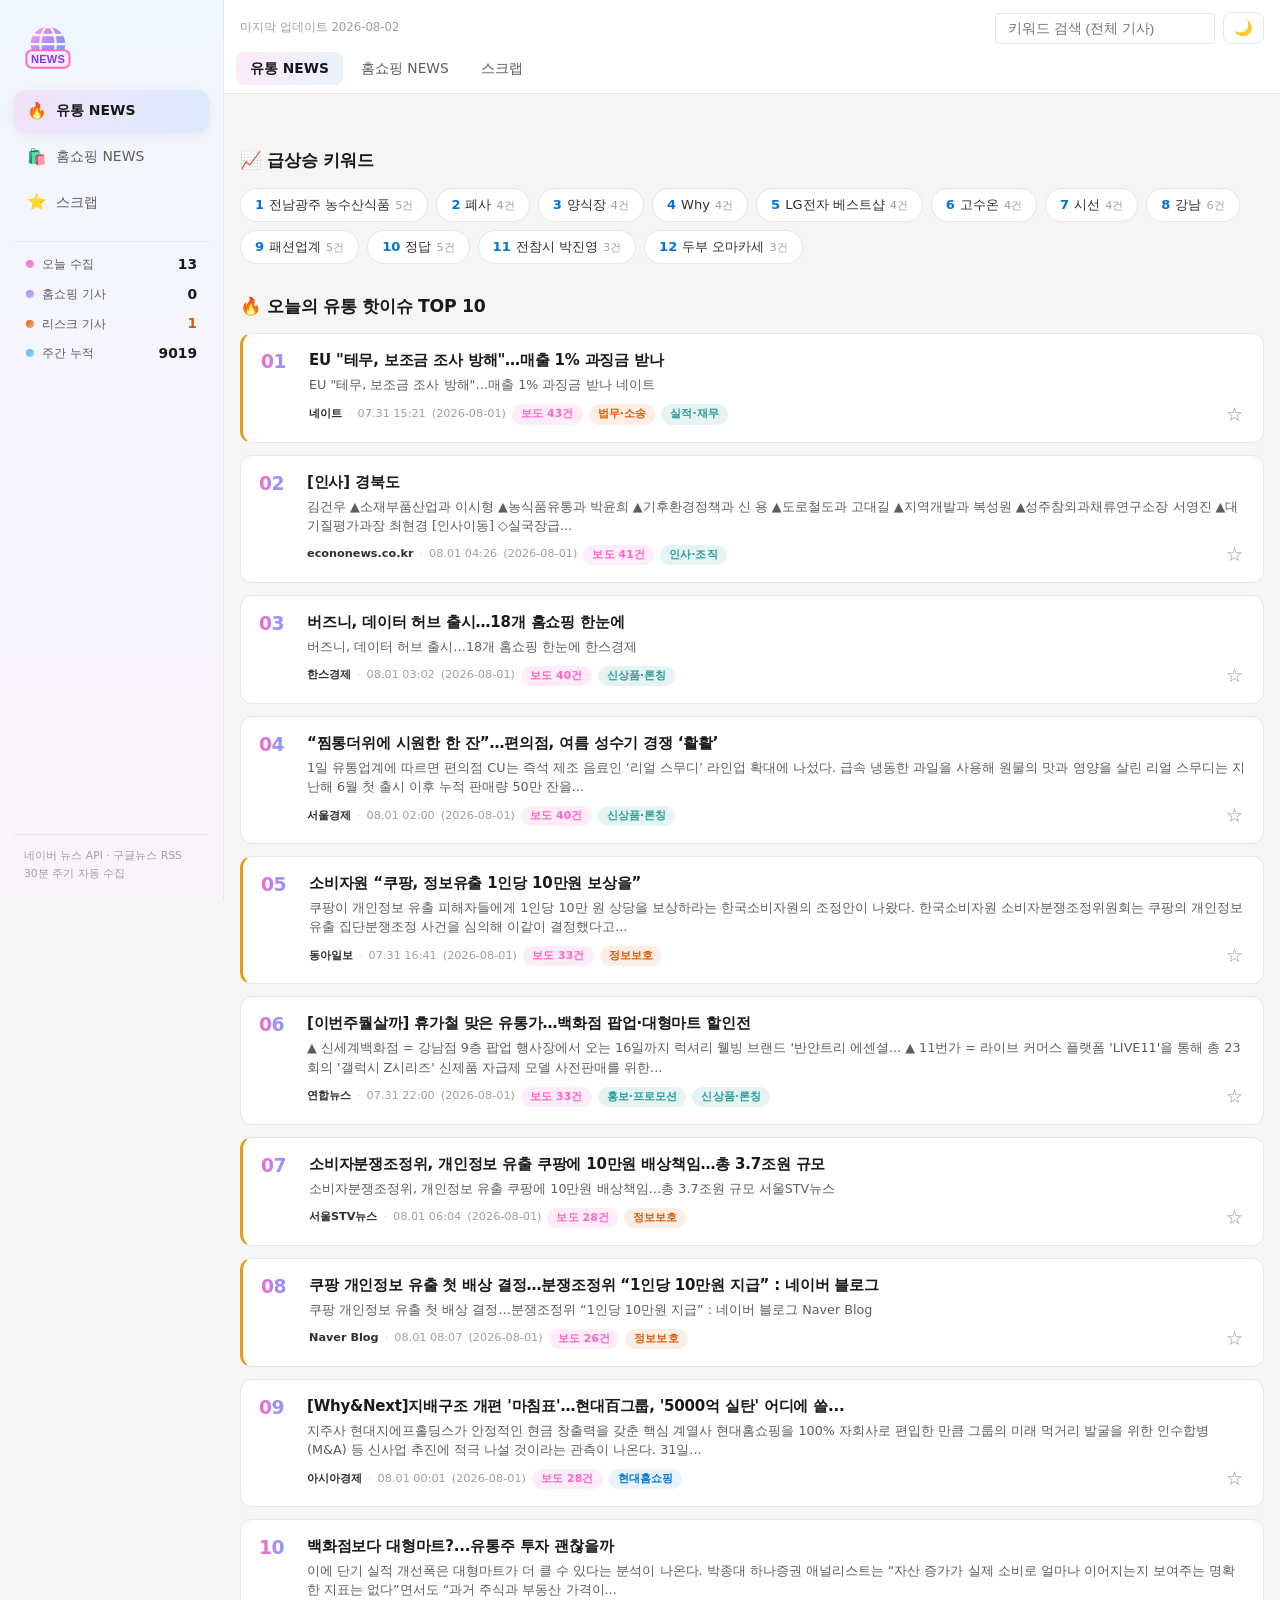
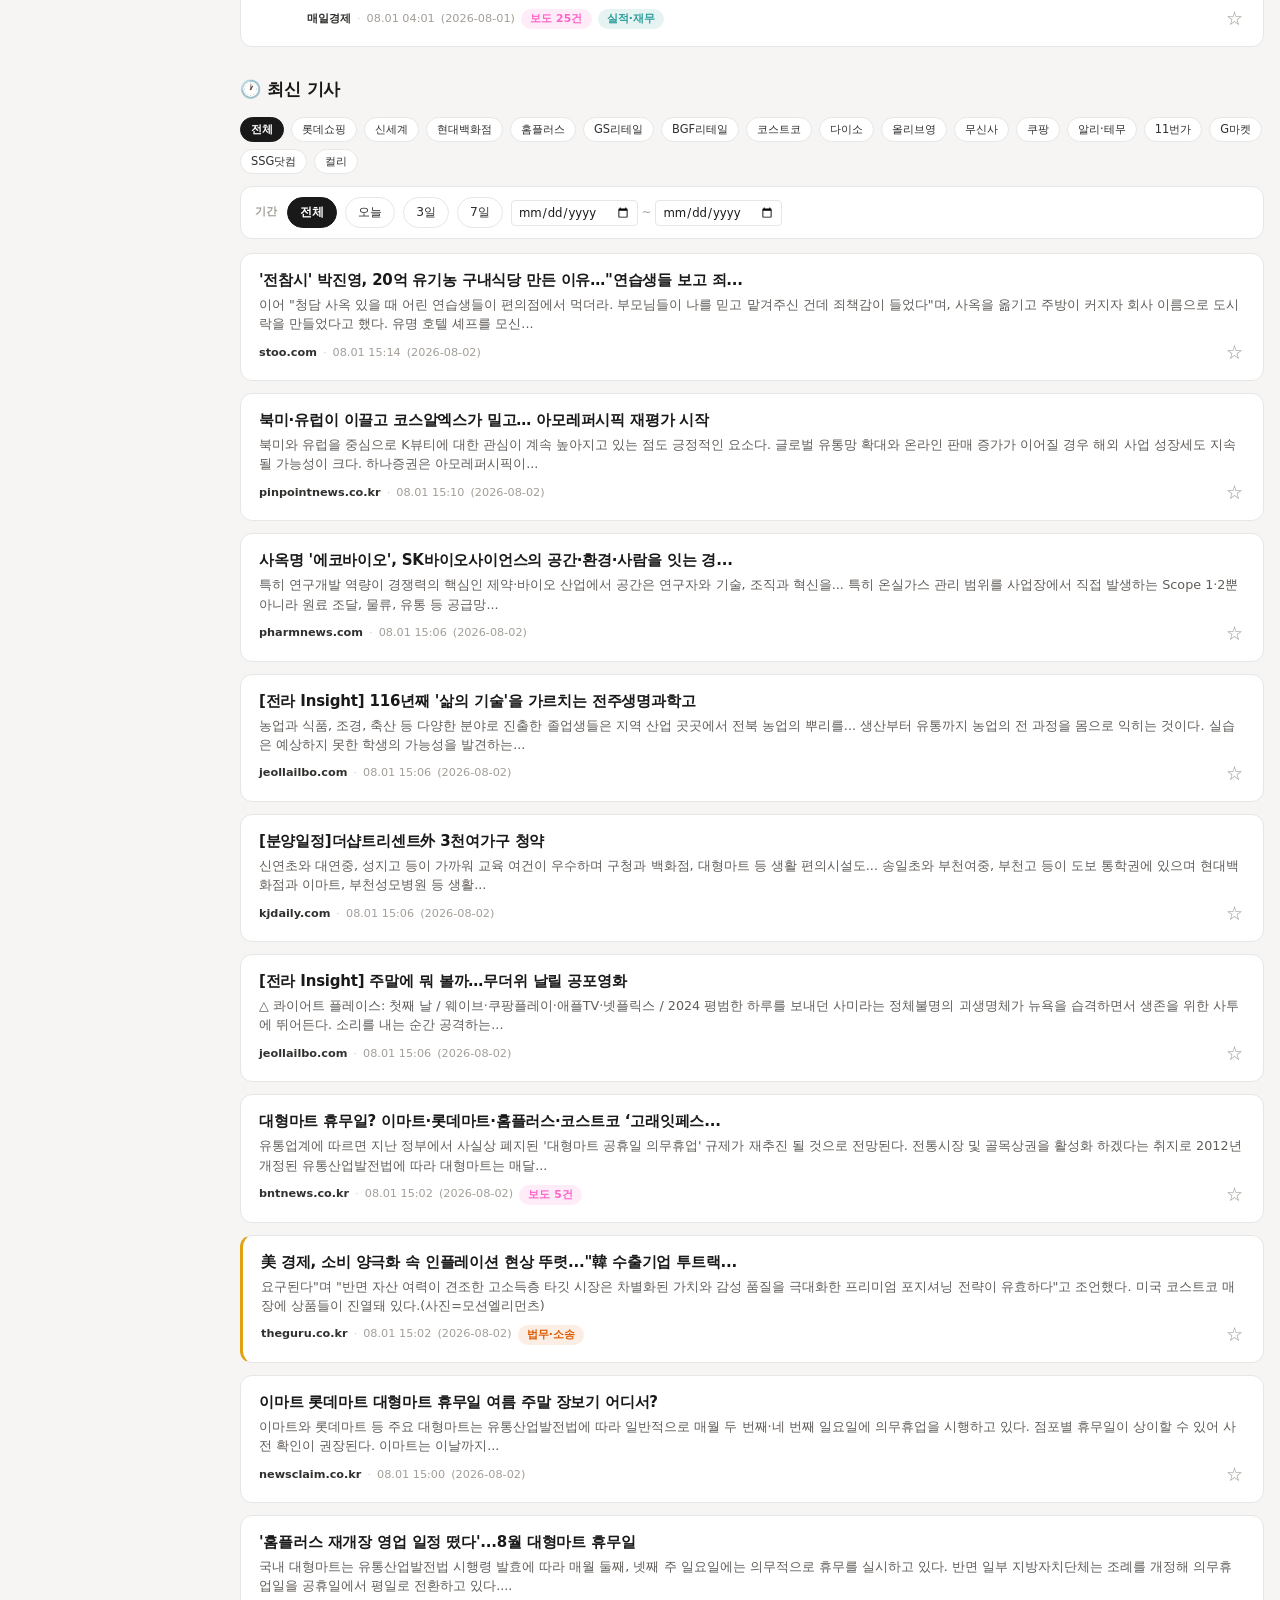
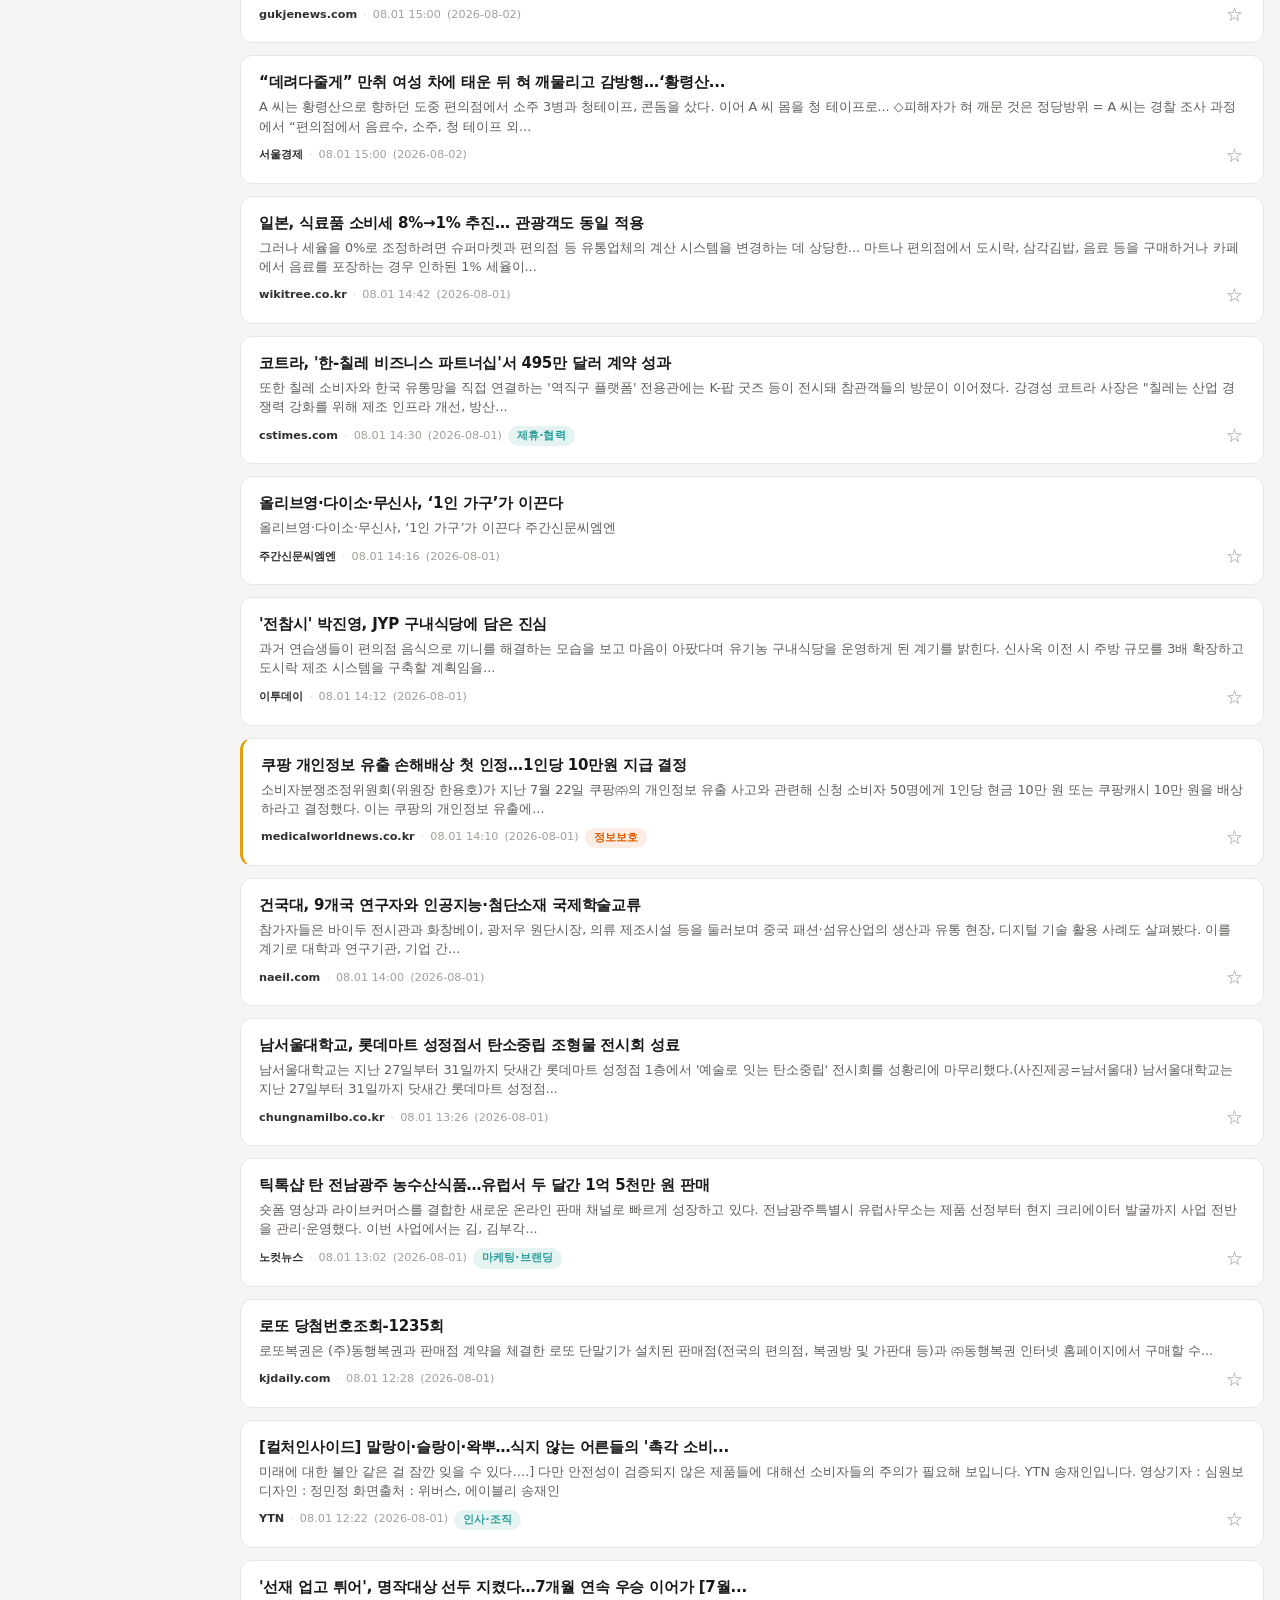
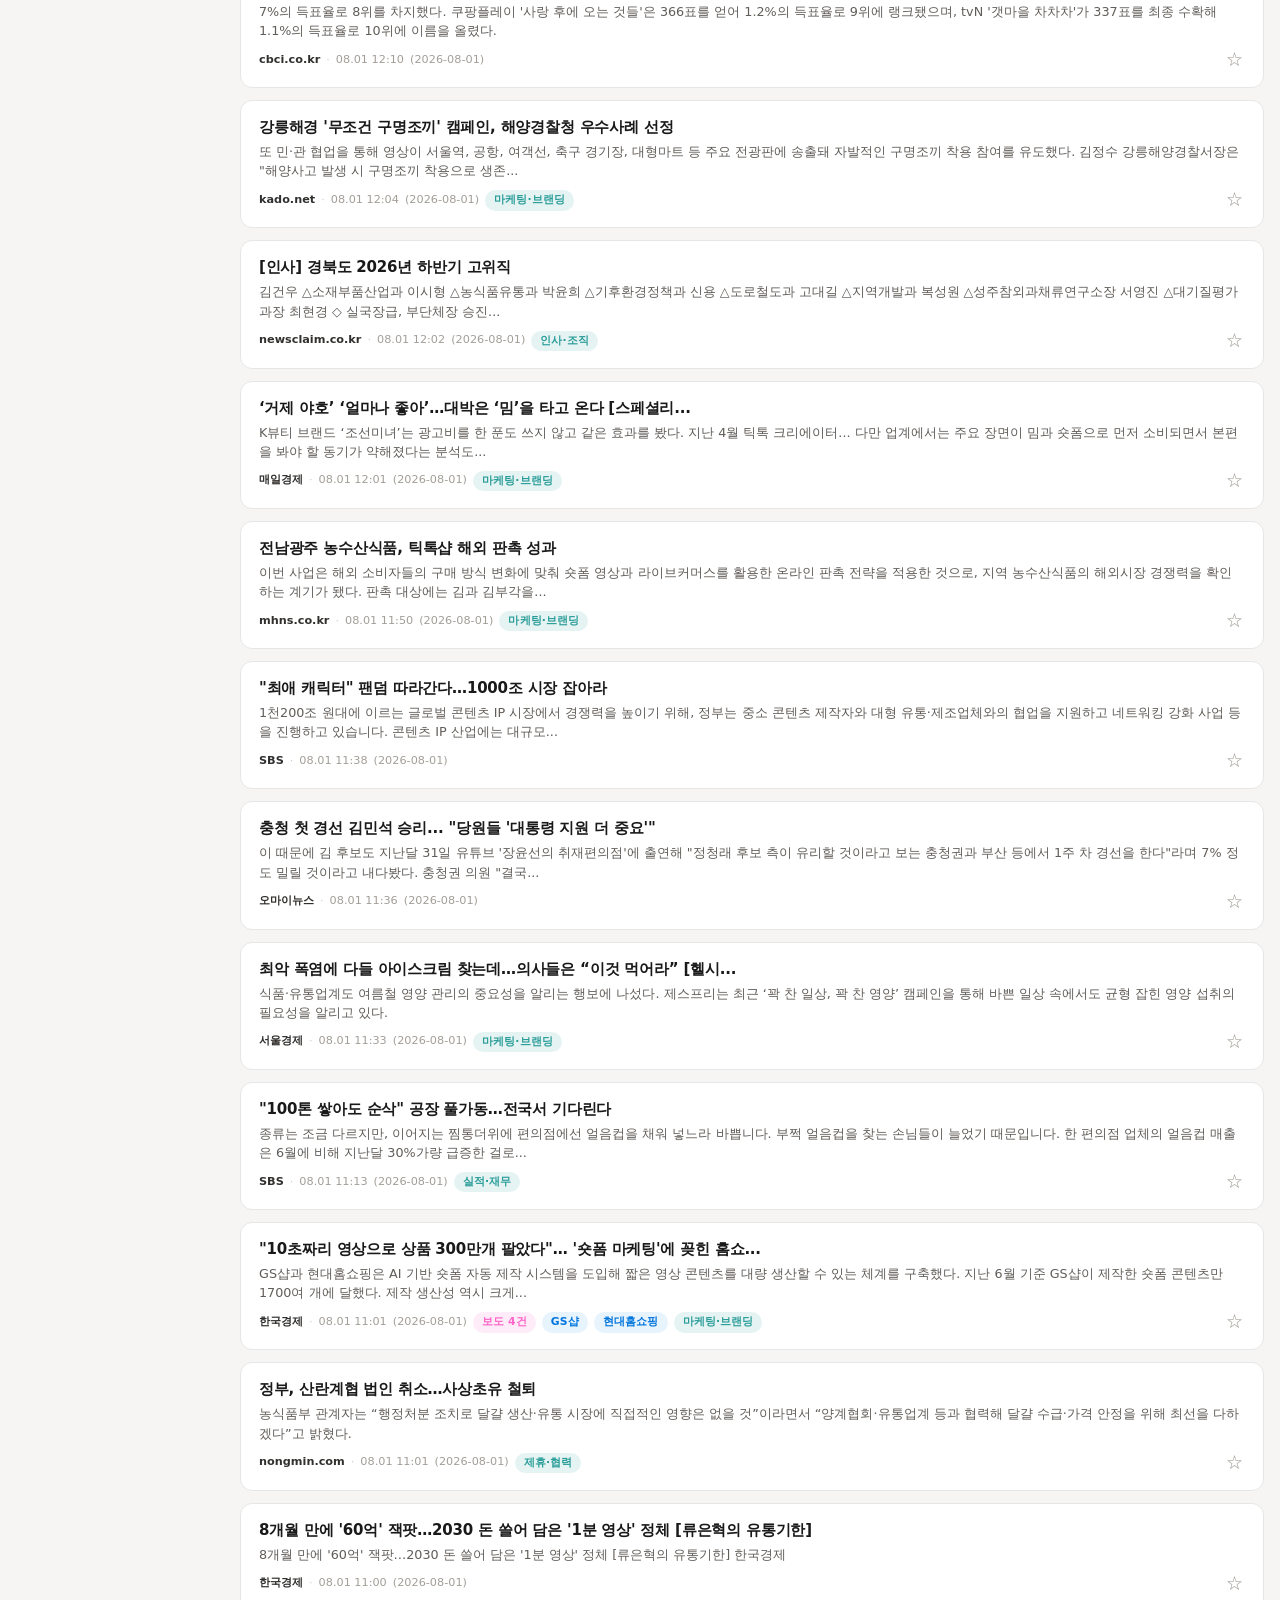
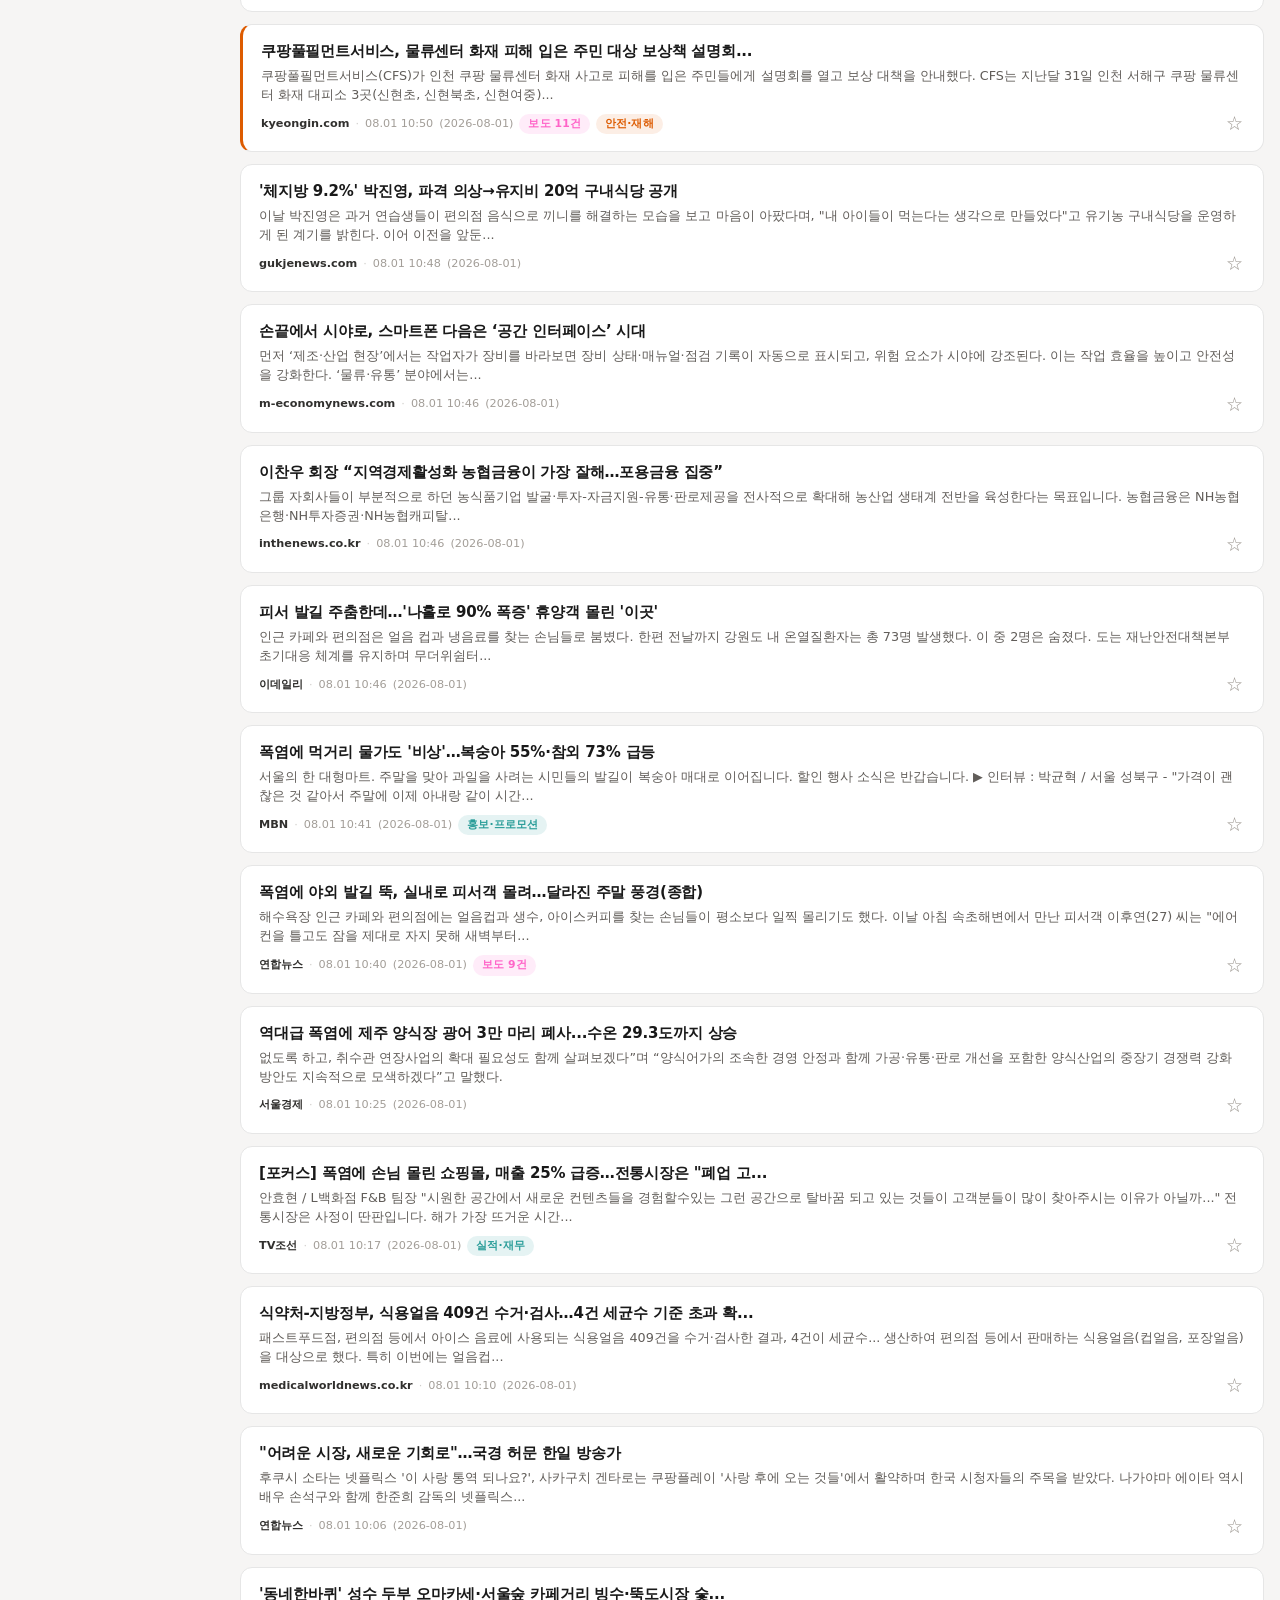
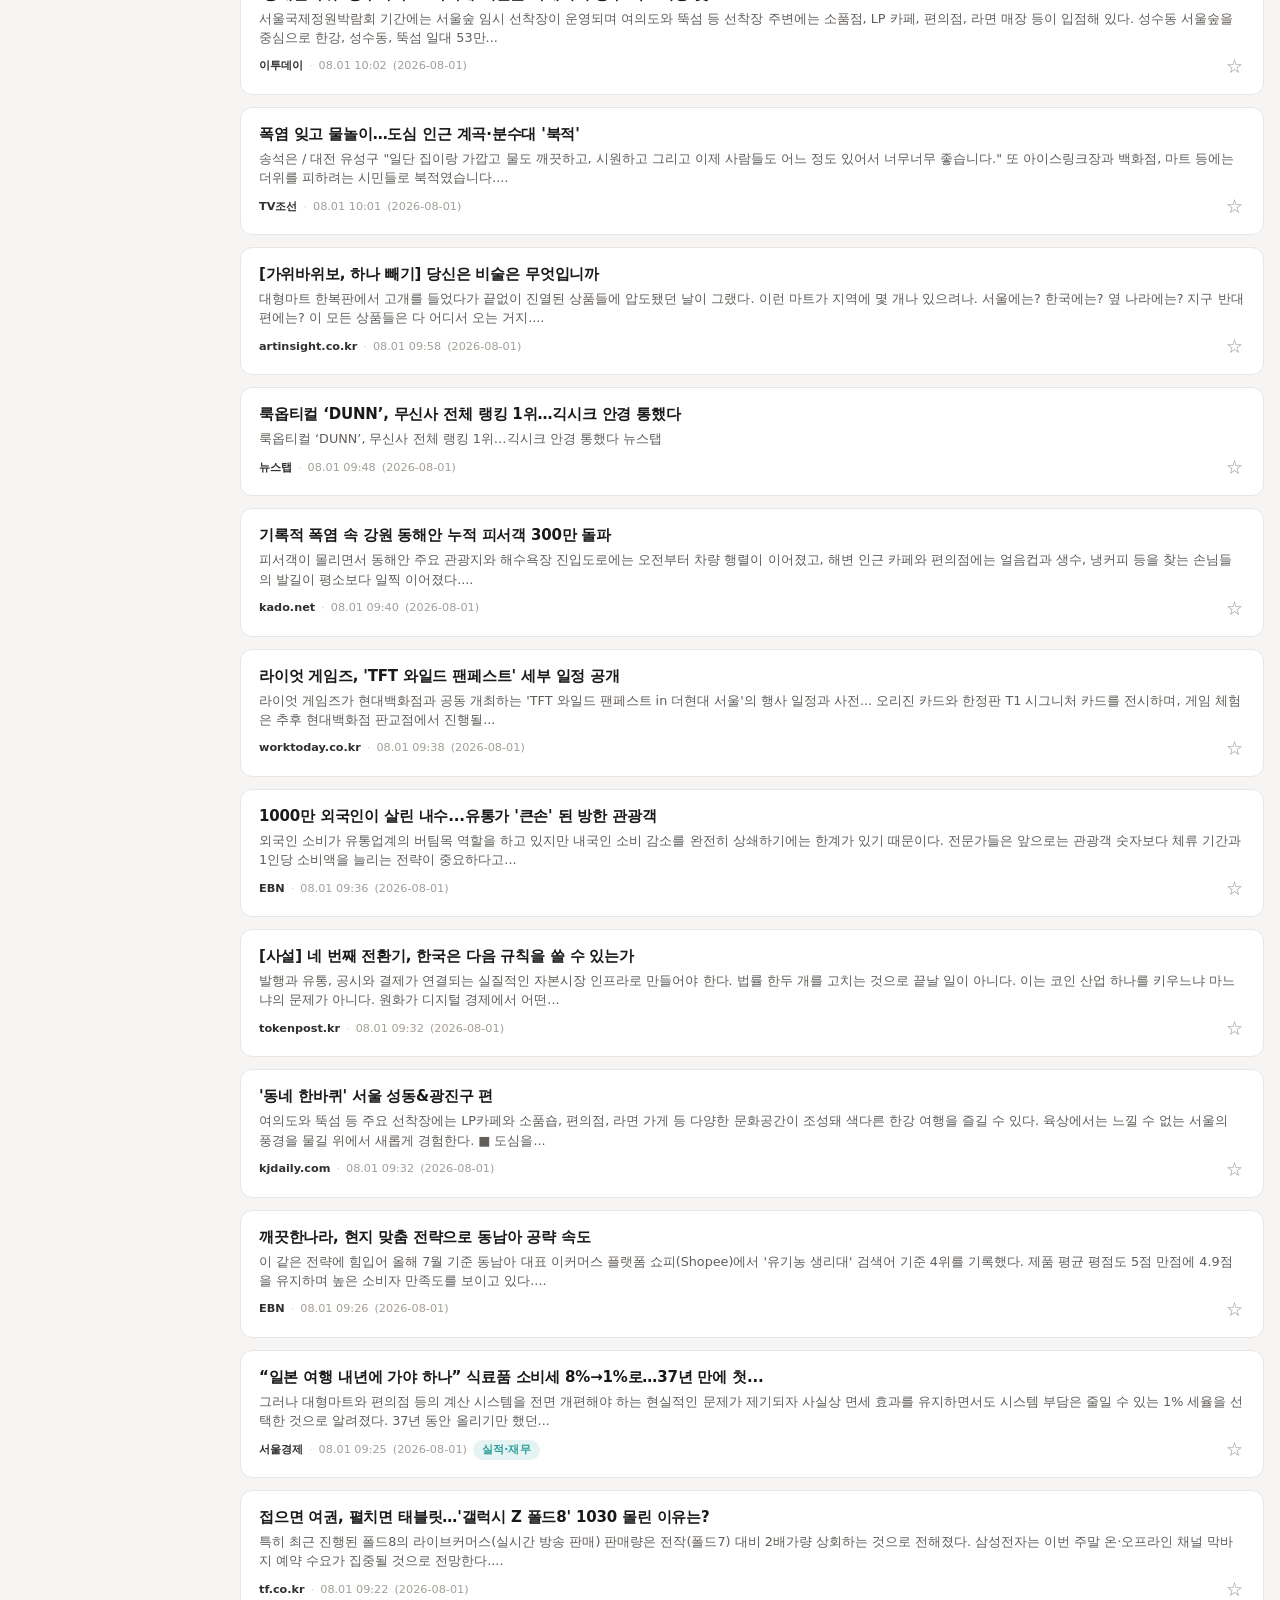
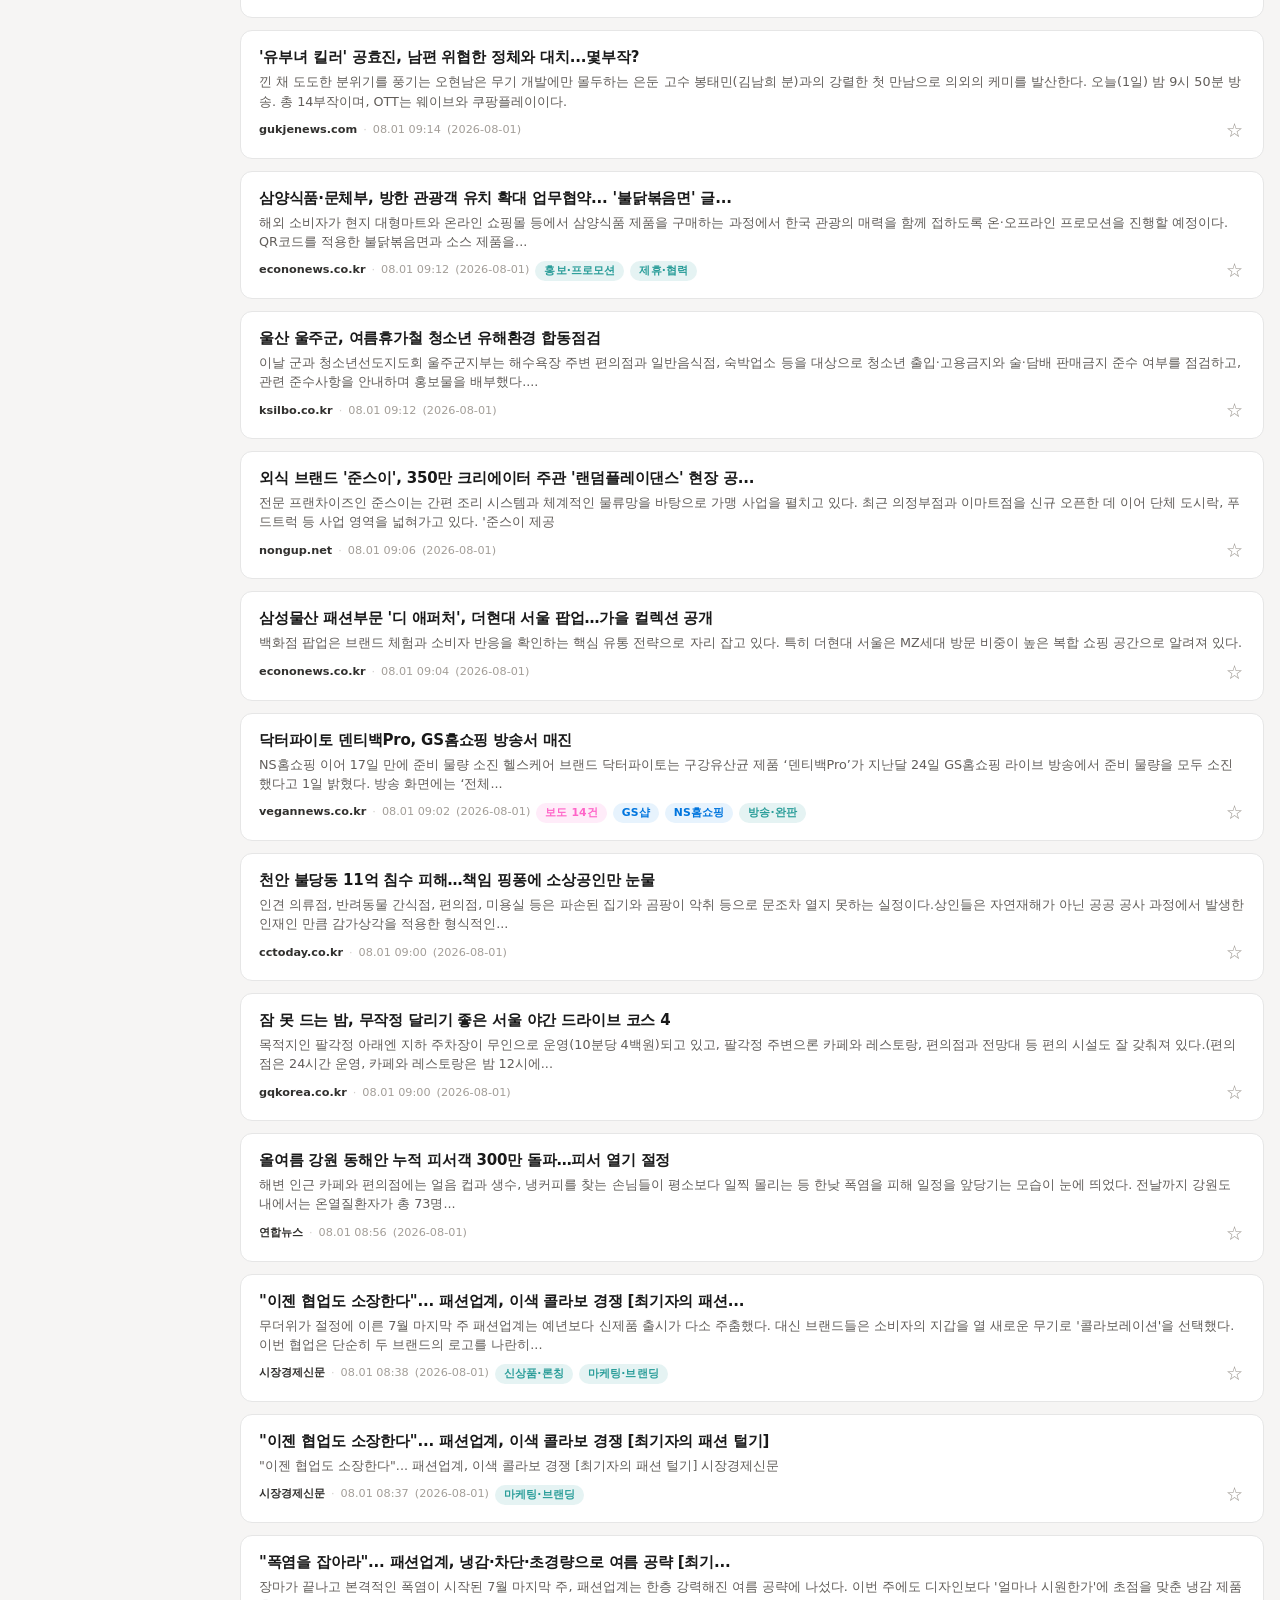
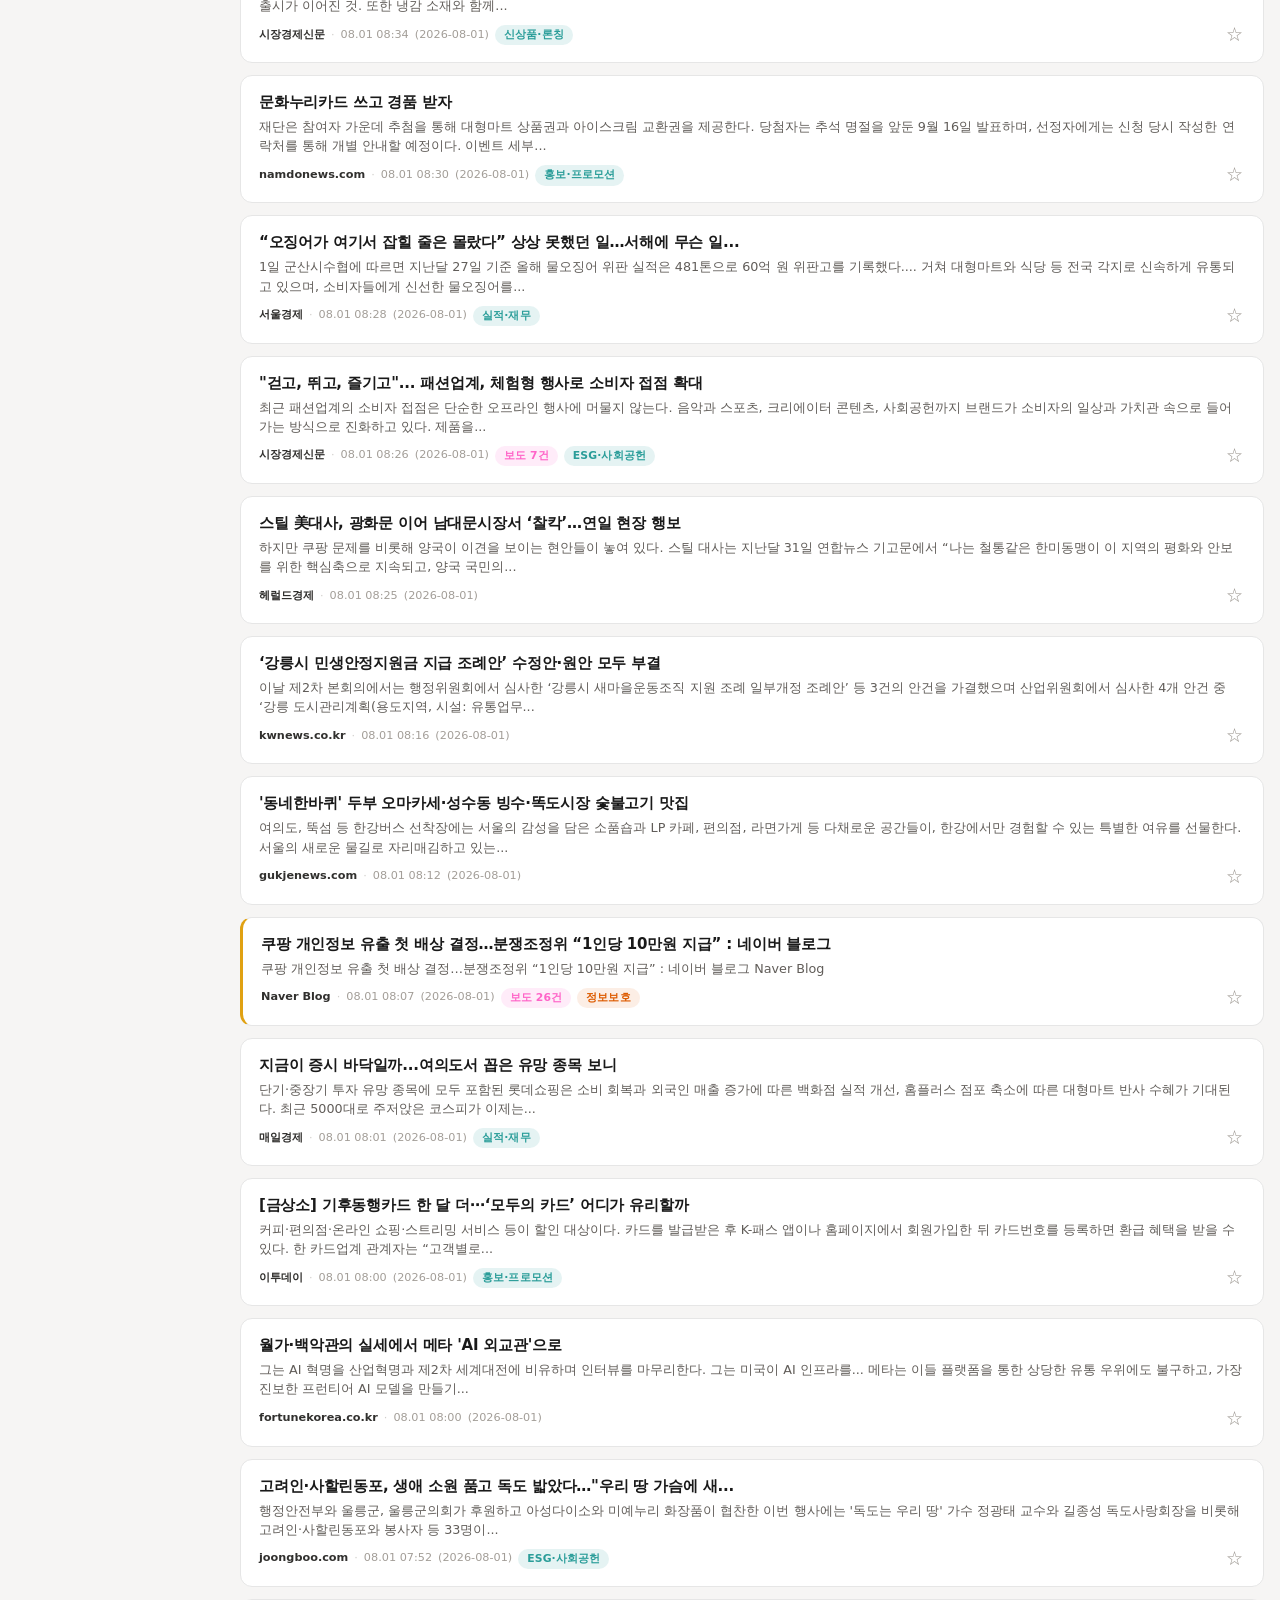
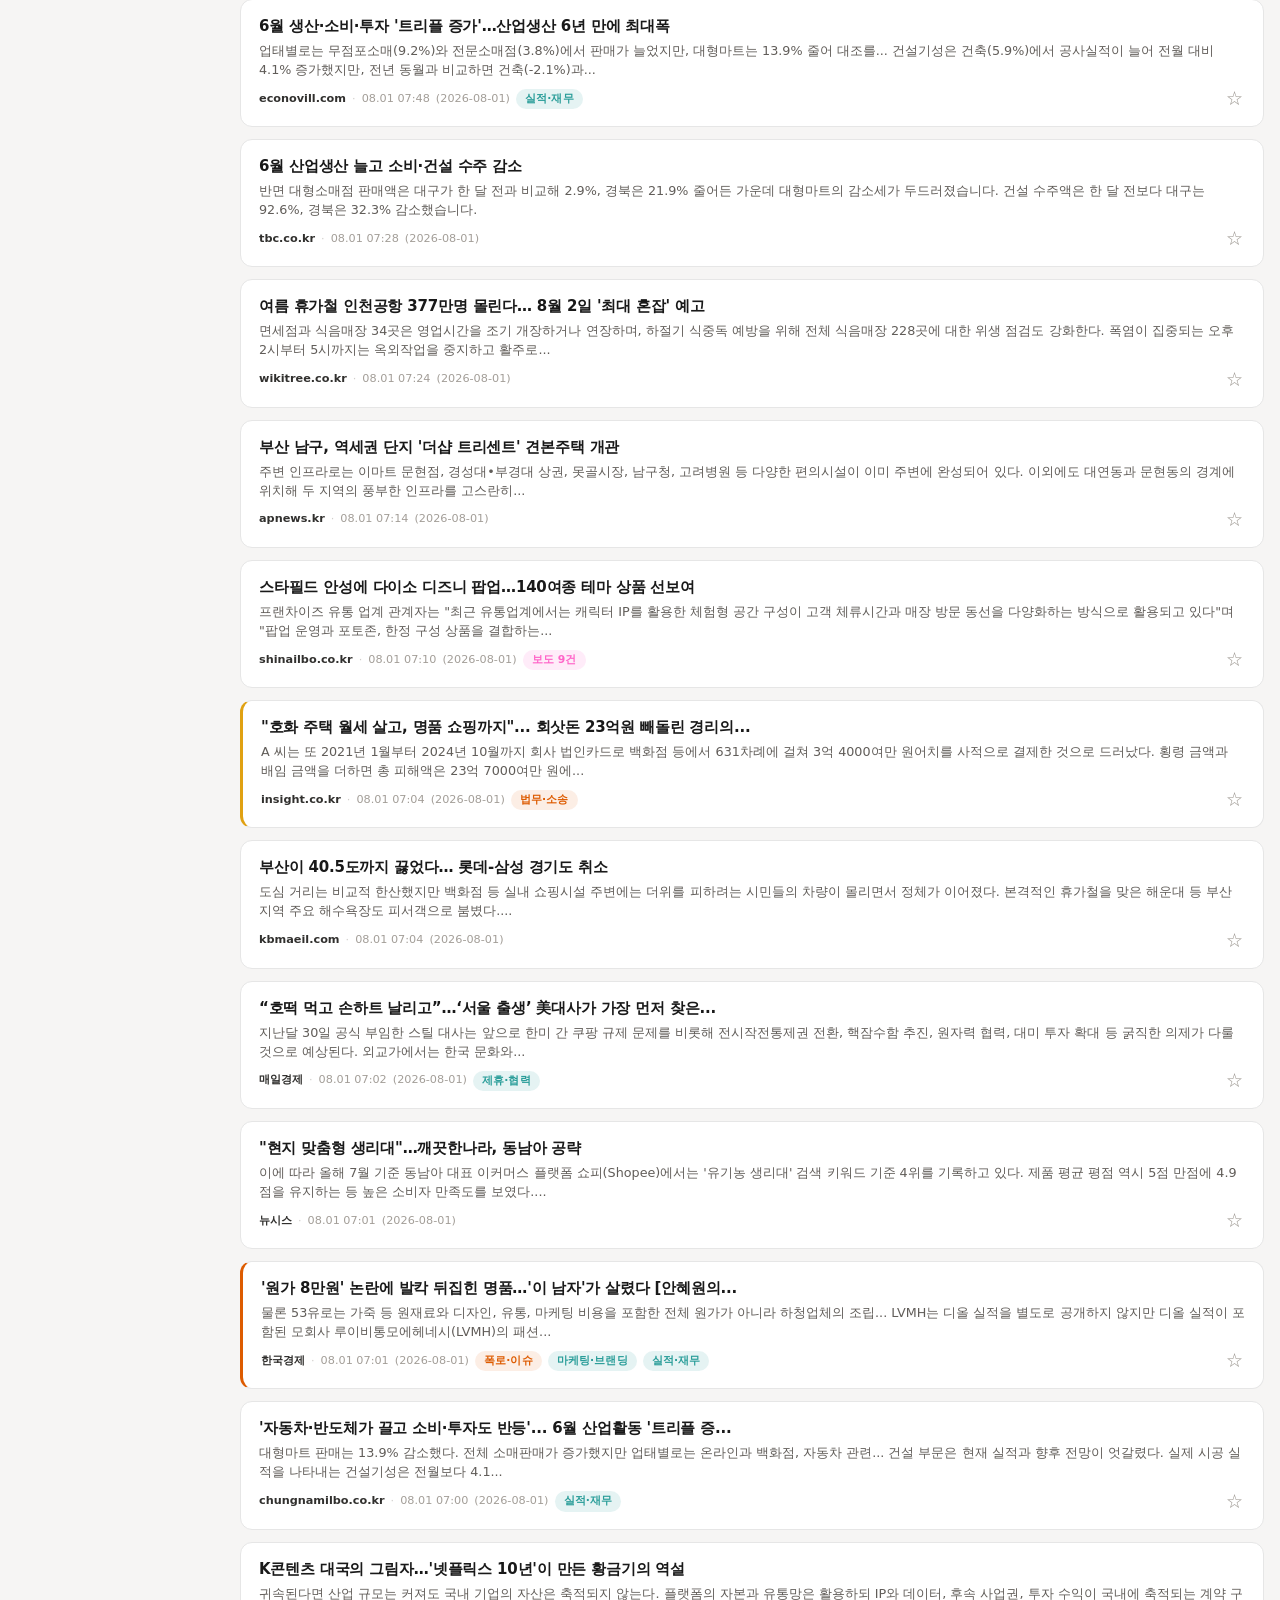
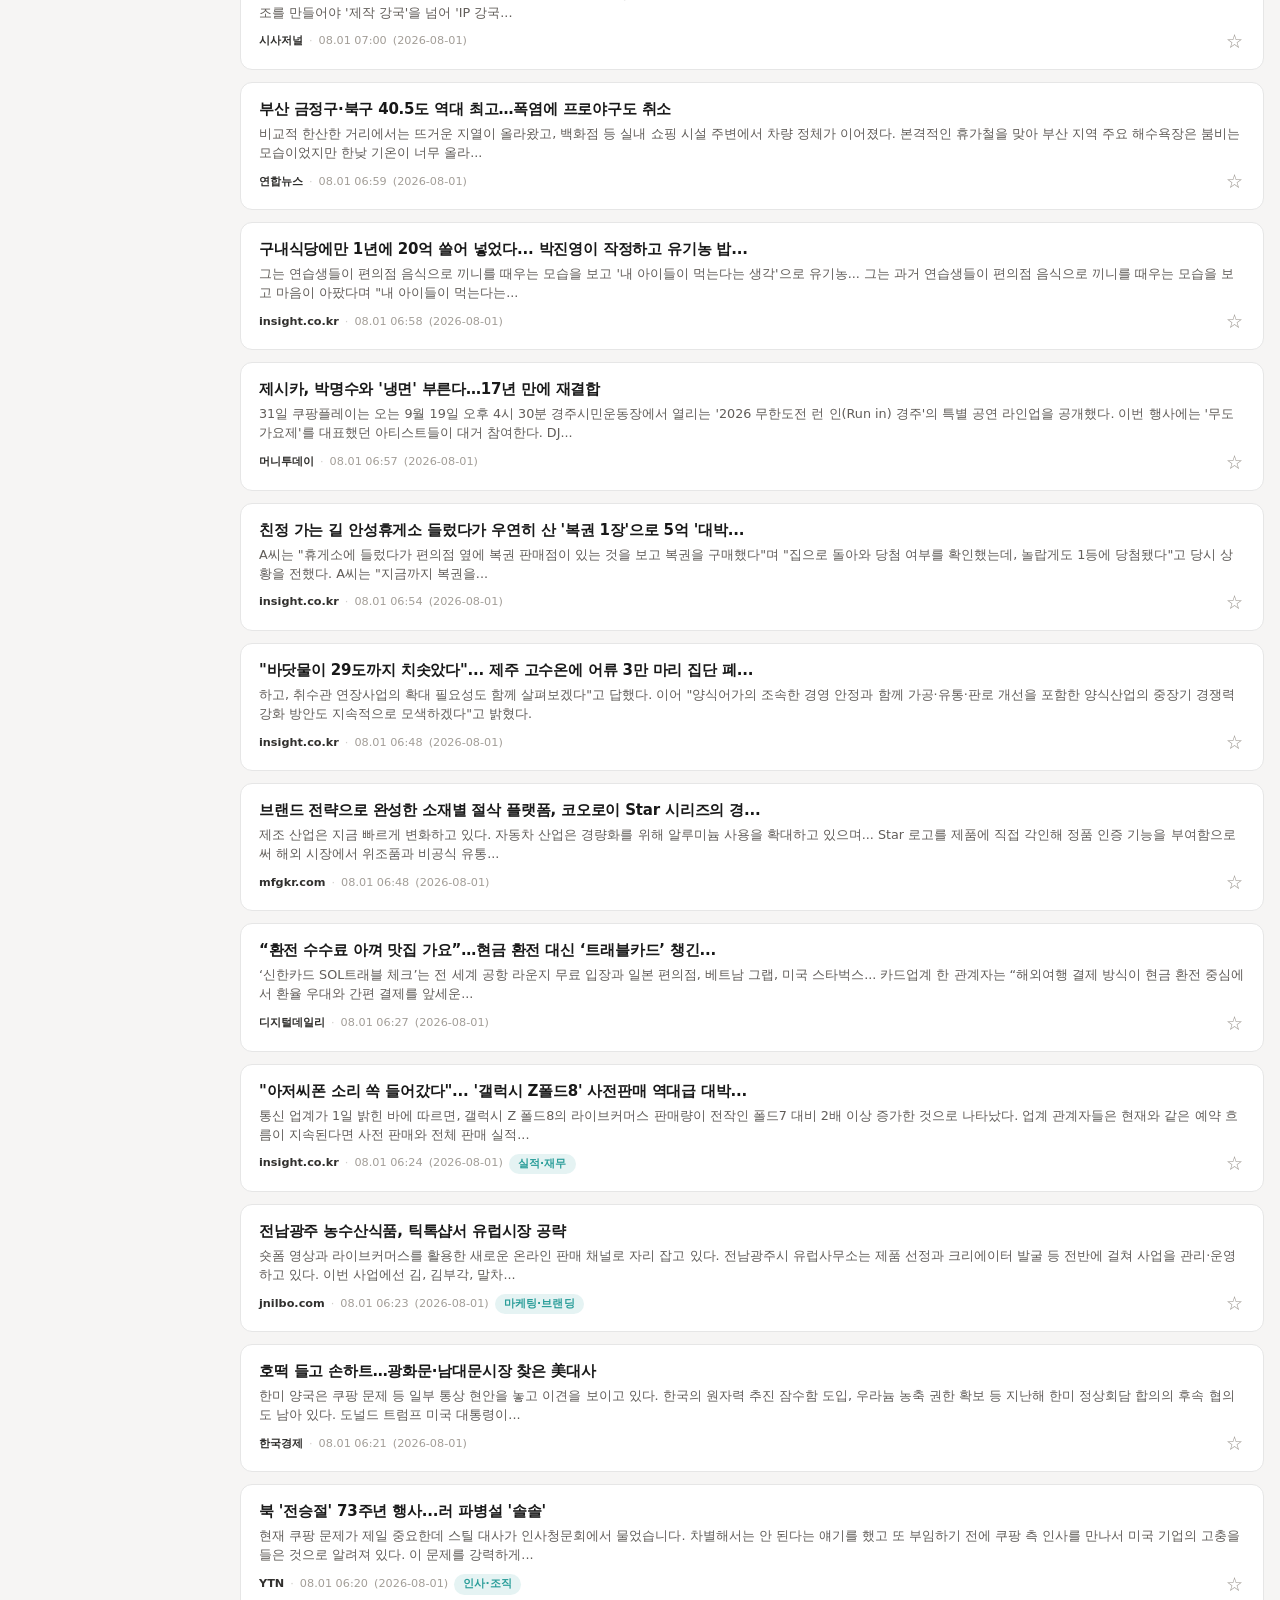
==== index.html @ 977a1146 "자산 캐시 버전 v=15 (주간 그래프·포토 필터 배포 반영) Co-Authored-By: Claude Fable 5 <noreply@anthropic.com> Claude-Ses" ====
<!DOCTYPE html>
<html lang="ko">
<head>
  <meta charset="UTF-8">
  <meta name="viewport" content="width=device-width, initial-scale=1.0">
  <title>hdnews — 유통·홈쇼핑 뉴스 모니터링</title>
  <meta name="description" content="유통 업계와 홈쇼핑 12개사의 뉴스·리스크를 한눈에 모니터링">
  <link rel="icon" type="image/svg+xml" href="assets/news-icon.svg">
  <link rel="stylesheet" href="assets/style.css?v=15">
</head>
<body>
  <div class="layout">
    <aside class="sidebar">
      <div class="logo-icon"><img src="assets/news-icon.svg" alt="hdnews"></div>
      <nav class="side-nav">
        <a href="#/retail" data-tab="retail"><span class="nav-emoji">🔥</span>유통 NEWS</a>
        <a href="#/homeshopping" data-tab="homeshopping"><span class="nav-emoji">🛍️</span>홈쇼핑 NEWS</a>
        <a href="#/scrap" data-tab="scrap"><span class="nav-emoji">⭐</span>스크랩 <span class="scrap-count"></span></a>
      </nav>
      <div class="side-stats" id="sideStats"></div>
      <div class="sidebar-footer">
        <p>네이버 뉴스 API · 구글뉴스 RSS<br>30분 주기 자동 수집</p>
      </div>
    </aside>

    <div class="content">
      <header class="site-header">
        <div class="header-row">
          <img class="logo-mobile" src="assets/news-icon.svg" alt="hdnews">
          <span class="updated-at" id="updatedAt"></span>
          <div class="header-actions">
            <div class="search-wrap">
              <input type="search" id="searchInput" class="search-input" placeholder="키워드 검색 (전체 기사)" autocomplete="off">
              <button id="searchClear" class="search-clear" title="검색 초기화" hidden>✕</button>
            </div>
            <button id="themeToggle" class="icon-btn" title="다크/라이트 전환">🌙</button>
          </div>
        </div>
        <nav class="tab-bar" id="tabBar">
          <a href="#/retail" data-tab="retail">유통 NEWS</a>
          <a href="#/homeshopping" data-tab="homeshopping">홈쇼핑 NEWS</a>
          <a href="#/scrap" data-tab="scrap">스크랩 <span class="scrap-count"></span></a>
        </nav>
      </header>

      <main id="main">
        <div id="loading" class="empty-state">데이터를 불러오는 중…</div>
      </main>

      <footer class="site-footer">
        <p>네이버 뉴스 검색 API · 구글뉴스 RSS 기반 자동 수집 · 30분 주기 갱신</p>
      </footer>
    </div>
  </div>

  <div id="modal" class="modal" hidden>
    <div class="modal-backdrop" id="modalBackdrop"></div>
    <div class="modal-box">
      <div class="modal-head">
        <span id="modalTitle"></span>
        <div class="modal-head-actions">
          <button id="modalGoTab" class="modal-link-btn">유통 종합에서 검색 →</button>
          <button id="modalClose" class="icon-btn" title="닫기">✕</button>
        </div>
      </div>
      <div class="modal-body" id="modalBody"></div>
    </div>
  </div>

  <script src="assets/app.js?v=15"></script>
</body>
</html>
---- assets/style.css ----
/* ================= Notion 스타일 디자인 시스템 =================
   따뜻한 종이 톤 캔버스(#f6f5f4) + 흰 카드 + 헤어라인,
   구조적 포인트 컬러는 파랑(#0075de) 하나만.
   스티커 팔레트(하늘/핑크/오렌지/틸)는 배지·점 장식 전용. */
:root {
  --canvas: #f6f5f4;
  --surface: #ffffff;
  --ink: #191919;
  --ink-secondary: #31302e;
  --ink-muted: #615d59;
  --ink-faint: #a39e98;
  --hairline: #e6e6e6;
  --primary: #0075de;
  --primary-active: #005bab;
  --primary-tint: rgba(0, 117, 222, 0.08);
  --sky: #62aef0;
  --sky-tint: rgba(98, 174, 240, 0.15);
  --pink: #ff64c8;
  --orange: #dd5b00;
  --orange-deep: #793400;
  --orange-tint: rgba(221, 91, 0, 0.1);
  --teal: #2a9d99;
  --green: #1aae39;
  --risk-high: #dd5b00;
  --risk-mid: #e0a112;
  --risk-low: #c9c5c0;
  --shadow-1: rgba(0,0,0,0.01) 0 0.2px 1px, rgba(0,0,0,0.02) 0 0.8px 3px,
              rgba(0,0,0,0.027) 0 2px 8px, rgba(0,0,0,0.04) 0 4px 18px;
  --shadow-2: rgba(0,0,0,0.05) 0 8px 24px, rgba(0,0,0,0.08) 0 23px 52px;
  --r-xs: 4px; --r-md: 8px; --r-lg: 12px; --r-xl: 16px;
  /* Y2K 파스텔 그라데이션 (구조는 노션, 액센트만 Y2K) */
  --grad-y2k: linear-gradient(90deg, #ff64c8, #a78bfa, #62aef0);
  --grad-y2k-soft: linear-gradient(120deg, rgba(255,100,200,0.14), rgba(167,139,250,0.14), rgba(98,174,240,0.16));
  --grad-ice: linear-gradient(180deg, #f0f6ff, #fbf3fb);
}
[data-theme="dark"] {
  --canvas: #191919;
  --surface: #202020;
  --grad-y2k-soft: linear-gradient(120deg, rgba(255,100,200,0.16), rgba(167,139,250,0.16), rgba(98,174,240,0.18));
  --grad-ice: linear-gradient(180deg, #1d2129, #241d27);
  --ink: #e8e8e6;
  --ink-secondary: #cfcecb;
  --ink-muted: #9b9791;
  --ink-faint: #6e6a64;
  --hairline: #2f2f2f;
  --primary: #529cca;
  --primary-active: #6fb1da;
  --primary-tint: rgba(82, 156, 202, 0.14);
  --sky-tint: rgba(98, 174, 240, 0.14);
  --orange-tint: rgba(221, 91, 0, 0.18);
  --risk-low: #4a4742;
  --shadow-1: rgba(0,0,0,0.2) 0 2px 8px;
  --shadow-2: rgba(0,0,0,0.5) 0 16px 44px;
}

* { box-sizing: border-box; margin: 0; padding: 0; }
html { font-size: 15px; }
body {
  font-family: "Inter", "Pretendard", "Apple SD Gothic Neo", "Malgun Gothic", system-ui, sans-serif;
  background: var(--canvas);
  color: var(--ink);
  line-height: 1.5;
}
a { color: inherit; text-decoration: none; }

/* ================= 레이아웃 (좌측 사이드바) ================= */
.layout { display: flex; min-height: 100vh; }
.content { flex: 1; min-width: 0; }
.sidebar { display: none; }
@media (min-width: 901px) {
  .sidebar {
    display: flex; flex-direction: column;
    width: 224px; flex-shrink: 0;
    position: sticky; top: 0; height: 100vh;
    padding: 22px 14px 18px;
    background: var(--grad-ice);
    border-right: 1px solid var(--hairline);
  }
  .sidebar .logo-icon { padding: 2px 10px 18px; }
  .sidebar .logo-icon img { width: 48px; display: block; }
  .side-nav { display: flex; flex-direction: column; gap: 4px; }
  .side-nav a {
    display: flex; align-items: center; gap: 9px;
    padding: 9px 13px; border-radius: var(--r-lg);
    color: var(--ink-muted); font-size: 0.93rem; font-weight: 500;
  }
  .side-nav a:hover { background: rgba(255, 255, 255, 0.65); color: var(--ink); }
  [data-theme="dark"] .side-nav a:hover { background: rgba(255, 255, 255, 0.06); }
  .side-nav a.active {
    background: var(--grad-y2k-soft); color: var(--ink); font-weight: 700;
    box-shadow: var(--shadow-1);
  }
  .nav-emoji { font-size: 1.05rem; }
  .side-stats {
    margin-top: 18px; padding: 12px 6px 4px;
    border-top: 1px solid var(--hairline);
    display: flex; flex-direction: column; gap: 9px;
  }
  .side-stat {
    display: flex; align-items: center; gap: 8px;
    font-size: 0.8rem; color: var(--ink-muted); padding: 0 6px;
  }
  .side-stat b { margin-left: auto; color: var(--ink); font-size: 0.92rem; }
  .side-stat b.risk { color: var(--orange); }
  .stat-dot { width: 8px; height: 8px; border-radius: 50%; flex-shrink: 0; }
  .stat-dot.pink { background: linear-gradient(135deg, #ff64c8, #ff9ad9); }
  .stat-dot.purple { background: linear-gradient(135deg, #a78bfa, #c9b6fb); }
  .stat-dot.orange { background: linear-gradient(135deg, #dd5b00, #ffb37a); }
  .stat-dot.sky { background: linear-gradient(135deg, #62aef0, #9fd0fa); }
  .sidebar-footer {
    margin-top: auto; padding: 12px 10px 0;
    font-size: 0.72rem; color: var(--ink-faint); line-height: 1.6;
    border-top: 1px solid var(--hairline);
  }
  /* 데스크톱: 사이드바가 로고·탭을 담당 → 헤더에서는 숨김 */
  .logo-mobile { display: none; }
  .tab-bar { display: none; }
  .site-footer { display: none; }
}

/* ================= 헤더 ================= */
.site-header {
  position: sticky; top: 0; z-index: 20;
  background: var(--surface);
  border-bottom: 1px solid var(--hairline);
}
.header-row {
  display: flex; align-items: center; gap: 12px;
  max-width: 1080px; margin: 0 auto; padding: 12px 16px 6px;
}
.logo { font-size: 1.3rem; font-weight: 700; letter-spacing: -0.5px; white-space: nowrap; }
img.logo-mobile { width: 30px; height: auto; }
.updated-at { font-size: 0.78rem; color: var(--ink-faint); flex: 1; }
.header-actions { display: flex; align-items: center; gap: 8px; }
.search-wrap { position: relative; display: inline-flex; align-items: center; }
.search-input {
  width: 220px; padding: 7px 30px 7px 12px;
  border: 1px solid var(--hairline); border-radius: var(--r-xs);
  background: var(--surface); color: var(--ink); font-size: 0.9rem;
}
.search-input:focus { outline: none; border-color: var(--primary); box-shadow: var(--shadow-1); }
.search-clear {
  position: absolute; right: 8px; border: none; background: none;
  color: var(--ink-faint); cursor: pointer; font-size: 0.85rem; padding: 2px 4px;
}
.search-clear:hover { color: var(--ink); }
.icon-btn {
  border: 1px solid var(--hairline); background: var(--surface);
  border-radius: var(--r-md); padding: 6px 10px; cursor: pointer; font-size: 1rem;
  color: var(--ink);
}
.icon-btn:hover { background: var(--canvas); }

/* ================= 탭 ================= */
.tab-bar {
  display: flex; gap: 4px; overflow-x: auto;
  max-width: 1080px; margin: 0 auto; padding: 2px 12px 8px;
  scrollbar-width: none;
}
.tab-bar::-webkit-scrollbar { display: none; }
.tab-bar a {
  padding: 6px 14px; font-size: 0.92rem; white-space: nowrap;
  border-radius: var(--r-md); color: var(--ink-muted); font-weight: 500;
}
.tab-bar a:hover { background: var(--canvas); color: var(--ink); }
.tab-bar a.active {
  color: var(--ink); background: var(--grad-y2k-soft); font-weight: 700;
}
.scrap-count { font-size: 0.75rem; color: var(--primary); }

/* ================= 본문 ================= */
main { max-width: 1080px; margin: 0 auto; padding: 24px 16px; }
.empty-state {
  text-align: center; color: var(--ink-faint);
  padding: 60px 20px; font-size: 0.95rem;
}
.dash-section-title {
  font-size: 1.15rem; font-weight: 700; letter-spacing: -0.3px;
  margin: 30px 0 14px;
}

/* ================= 칩(슬라이서) — 관심 주제 설정 스타일 ================= */
.chip-group { margin-bottom: 6px; }
.chip-group-label {
  font-size: 0.95rem; color: var(--ink); margin: 16px 0 10px;
  font-weight: 700; letter-spacing: -0.2px;
}
.chip-row {
  display: flex; flex-wrap: wrap; gap: 7px; padding-bottom: 4px;
}
.chip {
  display: inline-flex; align-items: center; gap: 5px;
  padding: 5px 12px; border-radius: 9999px; cursor: pointer;
  background: var(--surface); color: var(--ink-secondary);
  font-size: 0.82rem; white-space: nowrap;
  border: 1px solid var(--hairline);
  user-select: none;
}
.chip:hover { border-color: var(--ink-faint); }
.chip.active {
  color: var(--surface); background: var(--ink);
  border-color: var(--ink); font-weight: 600;
}
.chip.active .cnt { opacity: 0.8; }
.chip .cnt { font-size: 0.75rem; opacity: 0.7; }
/* 유통 NEWS 기업 슬라이서: 작은 칩 */
.chip-row-sm { margin-bottom: 8px; }
.chip-row-sm .chip { padding: 3px 10px; font-size: 0.76rem; }
.chip .risk-dot {
  width: 7px; height: 7px; border-radius: 50%; background: var(--orange);
  display: inline-block;
}

/* ================= 필터 바 ================= */
.filter-bar {
  display: flex; flex-wrap: wrap; align-items: center; gap: 8px;
  margin: 4px 0 14px; padding: 10px 14px;
  background: var(--surface); border: 1px solid var(--hairline);
  border-radius: var(--r-lg); font-size: 0.83rem;
}
.filter-label {
  color: var(--ink-faint); font-weight: 600; font-size: 0.75rem;
  letter-spacing: 0.125px; margin-right: 2px;
}
.filter-sep { width: 1px; height: 18px; background: var(--hairline); margin: 0 6px; }

/* ================= 기사 카드 ================= */
.article-list { display: flex; flex-direction: column; gap: 12px; margin-top: 12px; }
.article-card {
  background: var(--surface); border: 1px solid var(--hairline);
  border-radius: var(--r-lg); padding: 16px 18px;
  display: flex; gap: 14px; align-items: flex-start;
}
.article-card:hover { box-shadow: var(--shadow-1); }
.article-card.risk-3 { border-left: 3px solid var(--risk-high); }
.article-card.risk-2 { border-left: 3px solid var(--risk-mid); }
.article-card.risk-1 { border-left: 3px solid var(--risk-low); }
.card-main { flex: 1; min-width: 0; }
.article-title {
  font-size: 1rem; font-weight: 700; letter-spacing: -0.2px; line-height: 1.4;
}
.article-title a:hover { color: var(--primary); }
.article-desc {
  font-size: 0.85rem; color: var(--ink-muted); margin-top: 4px; line-height: 1.5;
  display: -webkit-box; -webkit-line-clamp: 2; -webkit-box-orient: vertical; overflow: hidden;
}
.thumb-wrap { flex-shrink: 0; }
.thumb {
  width: 96px; height: 76px; object-fit: cover;
  border-radius: var(--r-md); border: 1px solid var(--hairline);
  display: block; background: var(--canvas);
}
.article-card.ranked .thumb { width: 108px; height: 84px; }
.article-footer {
  display: flex; align-items: center; flex-wrap: wrap; gap: 6px;
  margin-top: 9px; font-size: 0.75rem; color: var(--ink-faint);
}
.article-footer .press { font-weight: 600; color: var(--ink-secondary); }
.article-footer .dot { opacity: 0.5; }
.meta-chip {
  padding: 2px 9px; border-radius: 9999px; font-weight: 600; font-size: 0.72rem;
  letter-spacing: 0.125px;
  background: var(--sky-tint); color: var(--primary);
}
.meta-chip.risk { background: var(--orange-tint); color: var(--orange); }
.meta-chip.heat { background: rgba(255, 100, 200, 0.12); color: var(--pink); }
.meta-chip.cat { background: rgba(42, 157, 153, 0.12); color: var(--teal); }

/* 필터 바 내 키워드 검색 */
.bar-search {
  width: 130px; padding: 4px 10px;
  border: 1px solid var(--hairline); border-radius: 9999px;
  background: var(--surface); color: var(--ink); font-size: 0.78rem;
}
.bar-search:focus { outline: none; border-color: var(--primary); }

/* 기간 직접 선택 */
.date-range {
  display: inline-flex; align-items: center; gap: 4px;
  font-size: 0.78rem; color: var(--ink-faint);
}
.date-range input[type="date"] {
  border: 1px solid var(--hairline); border-radius: var(--r-xs);
  background: var(--surface); color: var(--ink);
  font-size: 0.78rem; padding: 4px 6px; font-family: inherit;
}
.date-range.active input[type="date"] { border-color: var(--primary); }
.bookmark-btn {
  border: none; background: none; cursor: pointer;
  font-size: 1.1rem; color: var(--ink-faint); padding: 2px;
}
.bookmark-btn:hover { color: var(--ink); }
.bookmark-btn.on { color: #f5a623; }
.article-footer .bookmark-btn { margin-left: auto; padding: 0 2px; }

/* ================= 핫이슈 랭킹 ================= */
.hot-list { margin-bottom: 8px; }
.rank-badge {
  flex-shrink: 0; width: 34px; padding-top: 2px;
  font-size: 1.25rem; font-weight: 800; letter-spacing: -0.5px;
  line-height: 1.1;
  background: var(--grad-y2k);
  -webkit-background-clip: text; background-clip: text; color: transparent;
}
.rank-dot { display: none; }

/* ================= 홈쇼핑 TOP10 한 줄 리스트 ================= */
.hot-compact {
  background: var(--surface); border: 1px solid var(--hairline);
  border-radius: var(--r-lg); overflow: hidden;
}
.hot-row {
  display: flex; align-items: center; gap: 10px;
  padding: 10px 14px; font-size: 0.9rem;
  border-bottom: 1px solid var(--hairline);
}
.hot-row:last-child { border-bottom: none; }
.hot-row:hover { background: var(--grad-y2k-soft); }
.hot-rank {
  flex-shrink: 0; width: 26px; font-weight: 800; font-size: 0.95rem;
  background: var(--grad-y2k);
  -webkit-background-clip: text; background-clip: text; color: transparent;
}
.hot-title {
  flex: 1; min-width: 0; font-weight: 600; color: var(--ink);
  overflow: hidden; text-overflow: ellipsis; white-space: nowrap;
}
.hot-risk-dot {
  display: inline-block; width: 7px; height: 7px; border-radius: 50%;
  background: var(--orange); margin-right: 7px; vertical-align: middle;
}
.hot-meta { flex-shrink: 0; font-size: 0.74rem; color: var(--ink-faint); }
.hot-row .meta-chip { flex-shrink: 0; }
@media (max-width: 768px) {
  .hot-row { flex-wrap: wrap; row-gap: 3px; padding: 9px 12px; }
  .hot-title { flex-basis: calc(100% - 40px); }
  .hot-meta { margin-left: 36px; }
}

/* ================= 요약 카드 / 회사별 집계 ================= */
.dash-grid {
  display: grid; grid-template-columns: repeat(auto-fit, minmax(160px, 1fr));
  gap: 12px; margin-bottom: 8px;
}
.dash-card {
  background: var(--surface); border: 1px solid var(--hairline);
  border-radius: var(--r-lg); padding: 16px 20px 18px;
}
.dash-card::before {
  content: ""; display: block; width: 46px; height: 7px;
  border-radius: 9999px; margin-bottom: 10px; background: var(--grad-y2k);
}
.dash-card:nth-child(1)::before { background: linear-gradient(90deg, #ff64c8, #ff9ad9); }
.dash-card:nth-child(2)::before { background: linear-gradient(90deg, #a78bfa, #c9b6fb); }
.dash-card:nth-child(3)::before { background: linear-gradient(90deg, #dd5b00, #ffb37a); }
.dash-card:nth-child(4)::before { background: linear-gradient(90deg, #62aef0, #9fd0fa); }
.dash-card .num { font-size: 1.75rem; font-weight: 700; letter-spacing: -1px; }
.dash-card .num.risk { color: var(--orange); }
.dash-card .label { font-size: 0.78rem; color: var(--ink-muted); margin-top: 2px; }
.trend-list { display: flex; flex-wrap: wrap; gap: 8px; }
.trend-chip {
  background: var(--surface); border: 1px solid var(--hairline);
  border-radius: 9999px; padding: 6px 14px; cursor: pointer; font-size: 0.87rem;
  color: var(--ink-secondary);
}
.trend-chip:hover { border-color: var(--primary); color: var(--primary); box-shadow: var(--shadow-1); }
.trend-chip .rank { color: var(--primary); font-weight: 700; margin-right: 5px; }
.trend-chip .cnt { color: var(--ink-faint); font-size: 0.75rem; margin-left: 5px; }
.company-summary summary { cursor: pointer; list-style: none; user-select: none; }
.company-summary summary::-webkit-details-marker { display: none; }
.company-summary summary::after { content: " ▾"; color: var(--ink-faint); font-size: 0.85rem; }
.company-summary[open] summary::after { content: " ▴"; }
.company-bars {
  display: flex; flex-direction: column; gap: 2px;
  background: var(--surface); border: 1px solid var(--hairline);
  border-radius: var(--r-lg); padding: 10px 12px;
}
.company-bar-row {
  display: flex; align-items: center; gap: 8px; font-size: 0.83rem;
  padding: 6px 10px; border-radius: var(--r-md); cursor: pointer;
  color: var(--ink-secondary);
}
.company-bar-row:hover { background: var(--primary-tint); color: var(--primary); }
.company-bar-row .name { width: 110px; flex-shrink: 0; font-weight: 500; }
.company-bar-row .bar {
  height: 10px; border-radius: 9999px; min-width: 3px;
  background: var(--grad-y2k);
}
.company-bar-row .risk-mark { color: var(--orange); font-size: 0.75rem; font-weight: 700; }

/* ================= 모달 ================= */
.modal { position: fixed; inset: 0; z-index: 50; }
.modal-backdrop { position: absolute; inset: 0; background: rgba(15, 15, 15, 0.4); }
.modal-box {
  position: relative; max-width: 720px; margin: 7vh auto 0; max-height: 80vh;
  background: var(--canvas); border-radius: var(--r-xl);
  display: flex; flex-direction: column; overflow: hidden;
  box-shadow: var(--shadow-2);
}
.modal-head {
  display: flex; align-items: center; justify-content: space-between; gap: 10px;
  padding: 14px 18px; font-weight: 700; letter-spacing: -0.2px;
  background: var(--surface); border-bottom: 1px solid var(--hairline);
}
.modal-head-actions { display: flex; align-items: center; gap: 8px; }
.modal-link-btn {
  border: none; color: #fff; background: var(--grad-y2k);
  border-radius: 9999px; padding: 7px 14px; cursor: pointer; font-size: 0.8rem;
  font-weight: 600; white-space: nowrap;
}
.modal-link-btn:active { opacity: 0.85; }
.modal-body { overflow-y: auto; padding: 14px 18px 18px; }

.site-footer {
  background: var(--canvas);
  max-width: 1080px; margin: 24px auto 0; padding: 16px 16px 40px;
  font-size: 0.75rem; color: var(--ink-faint); text-align: center;
  border-top: 1px solid var(--hairline);
}

/* ================= 반응형 ================= */
@media (max-width: 768px) {
  .header-row { flex-wrap: wrap; }
  .updated-at { order: 3; width: 100%; }
  .search-input { width: 150px; }
  .dash-grid { grid-template-columns: repeat(2, 1fr); }
  .company-bar-row .name { width: 90px; font-size: 0.78rem; }
  .thumb, .article-card.ranked .thumb { width: 78px; height: 62px; }
  .rank-badge { width: 28px; font-size: 1.1rem; }
  .article-card { padding: 13px 14px; gap: 10px; }
  .modal-box { margin: 4vh 10px 0; max-height: 86vh; }
}
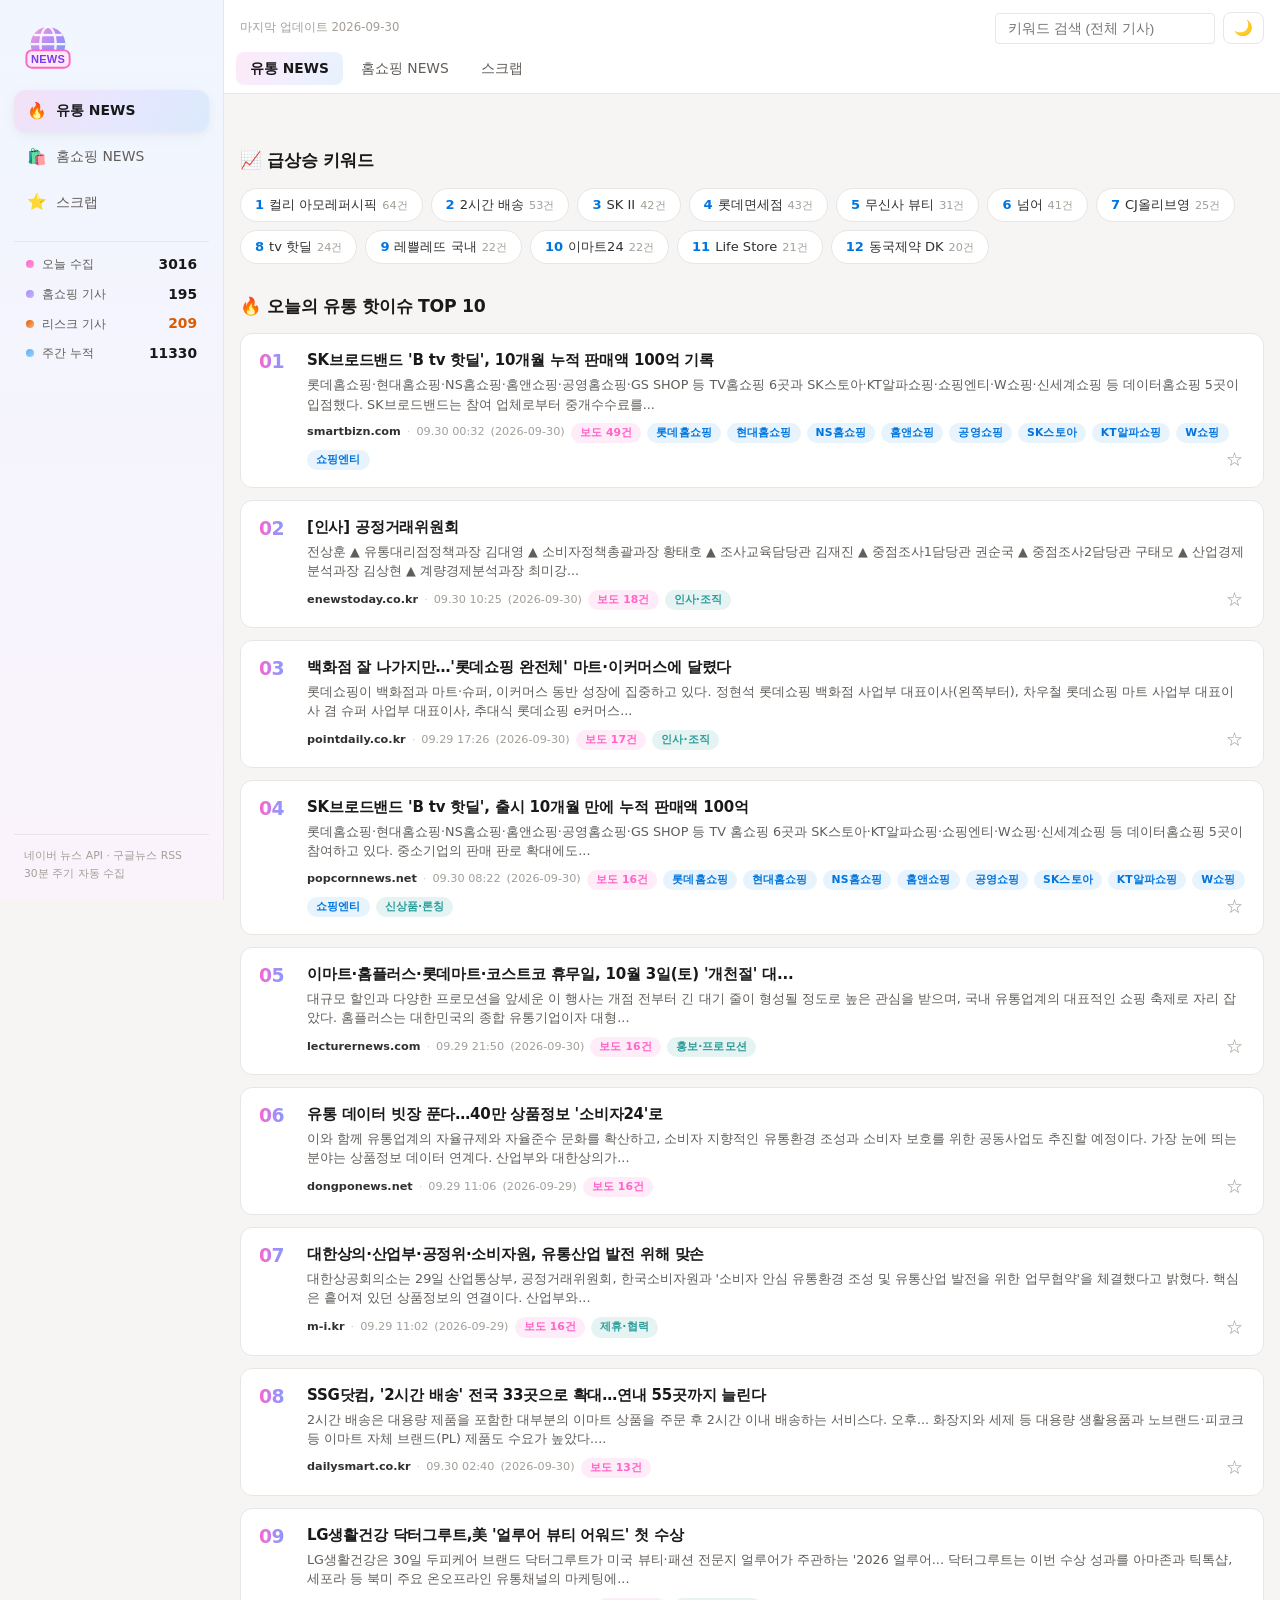
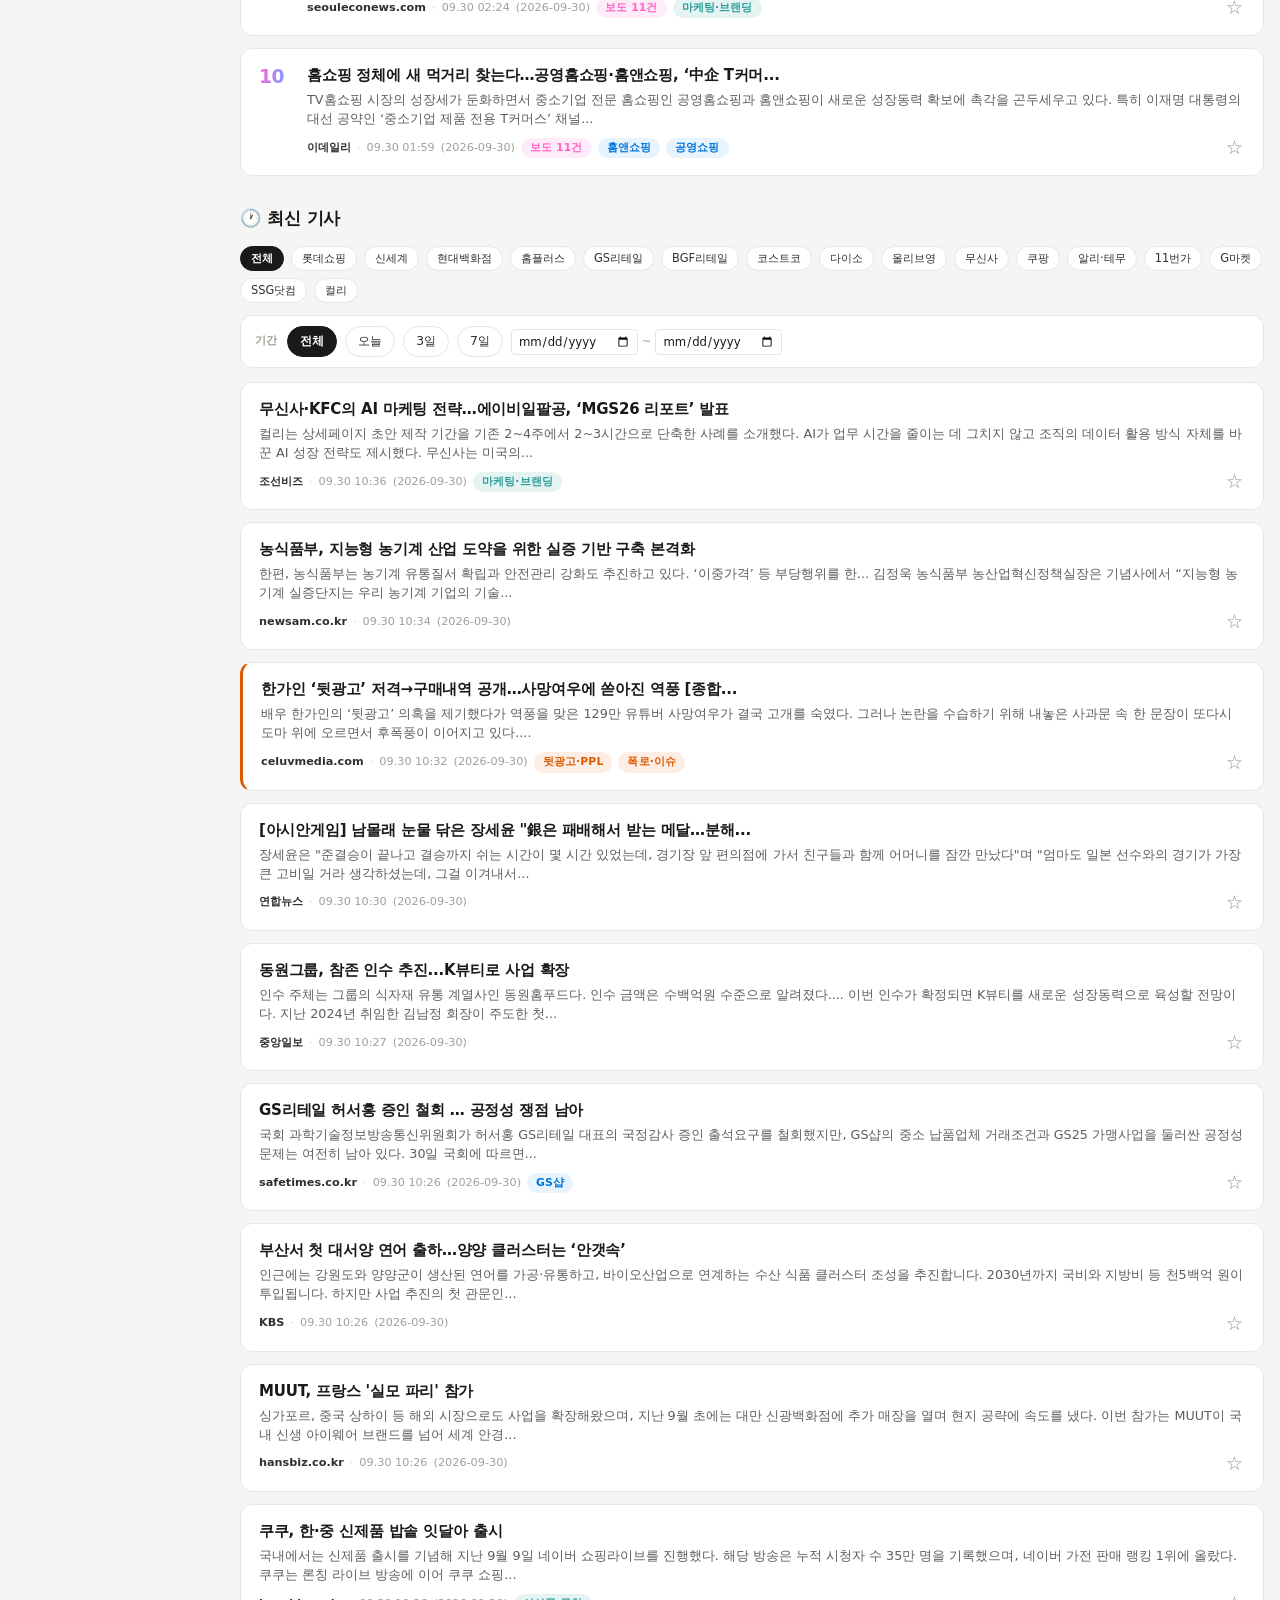
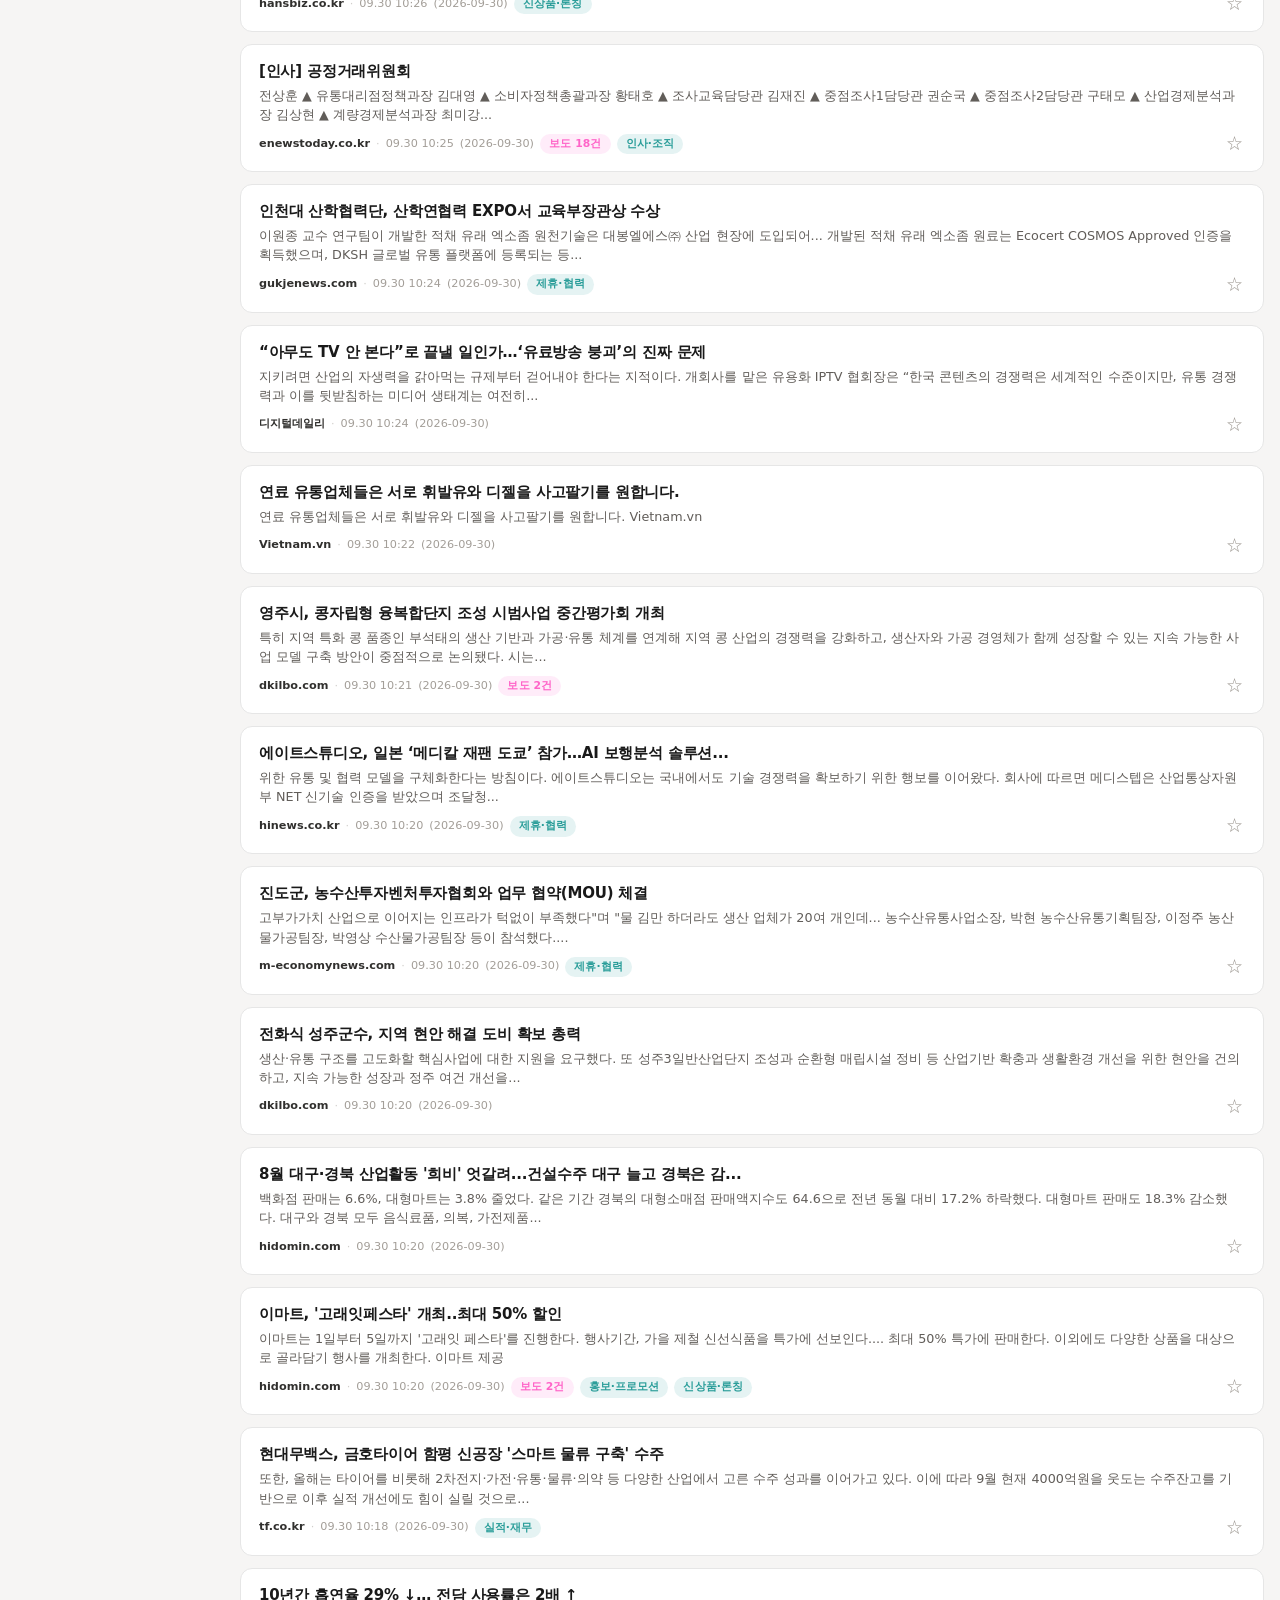
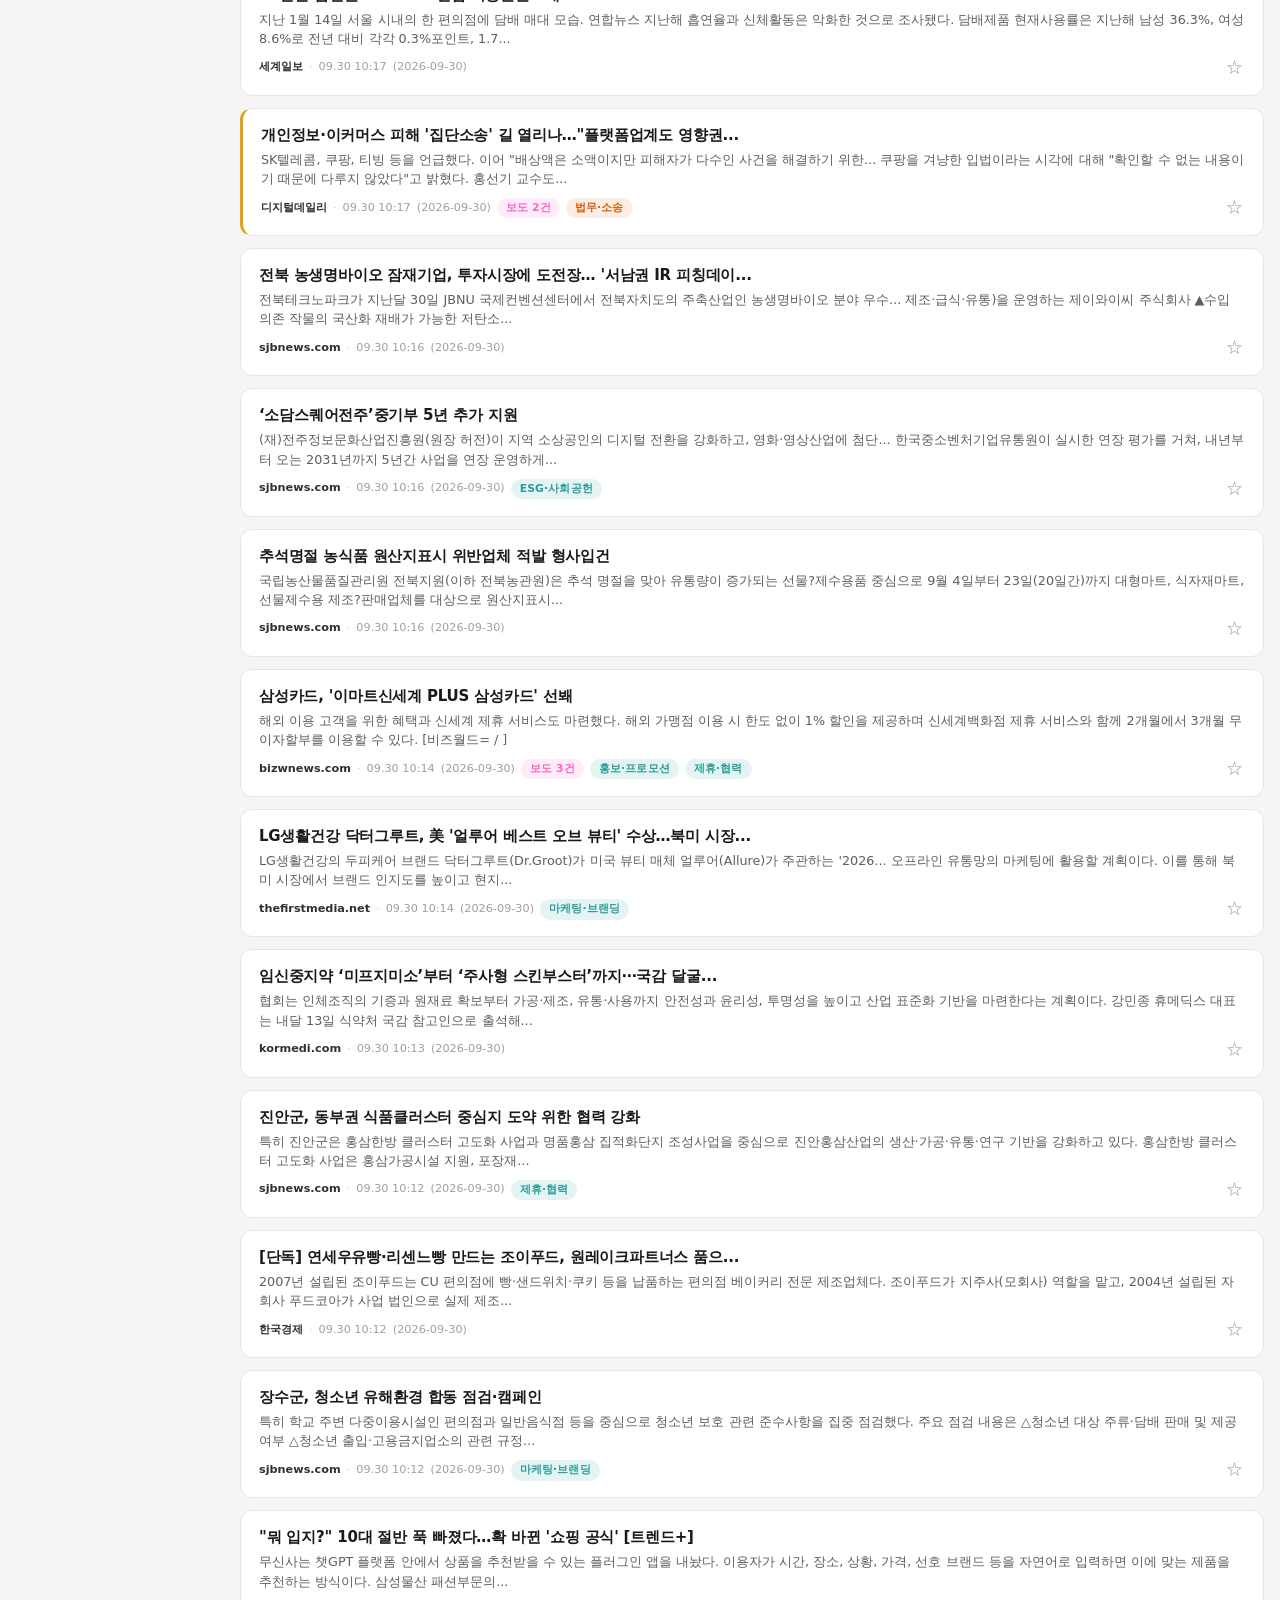
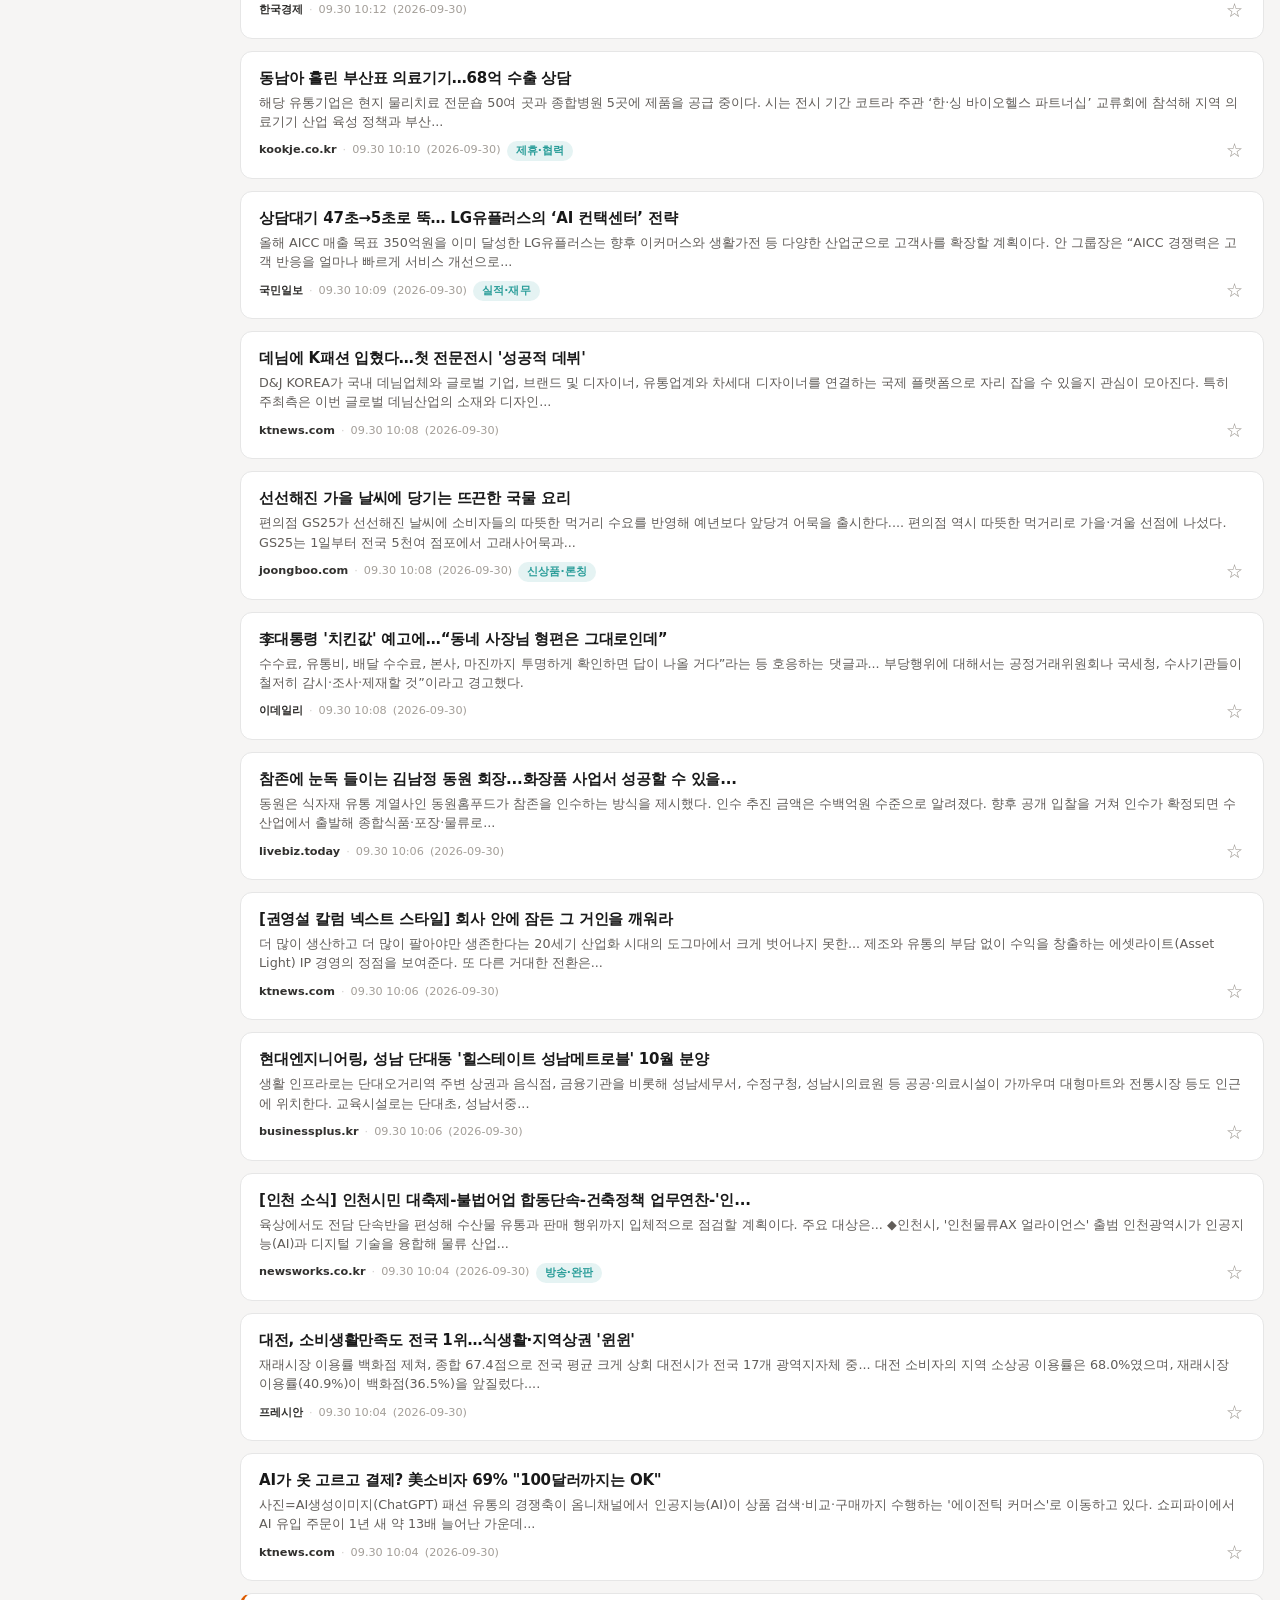
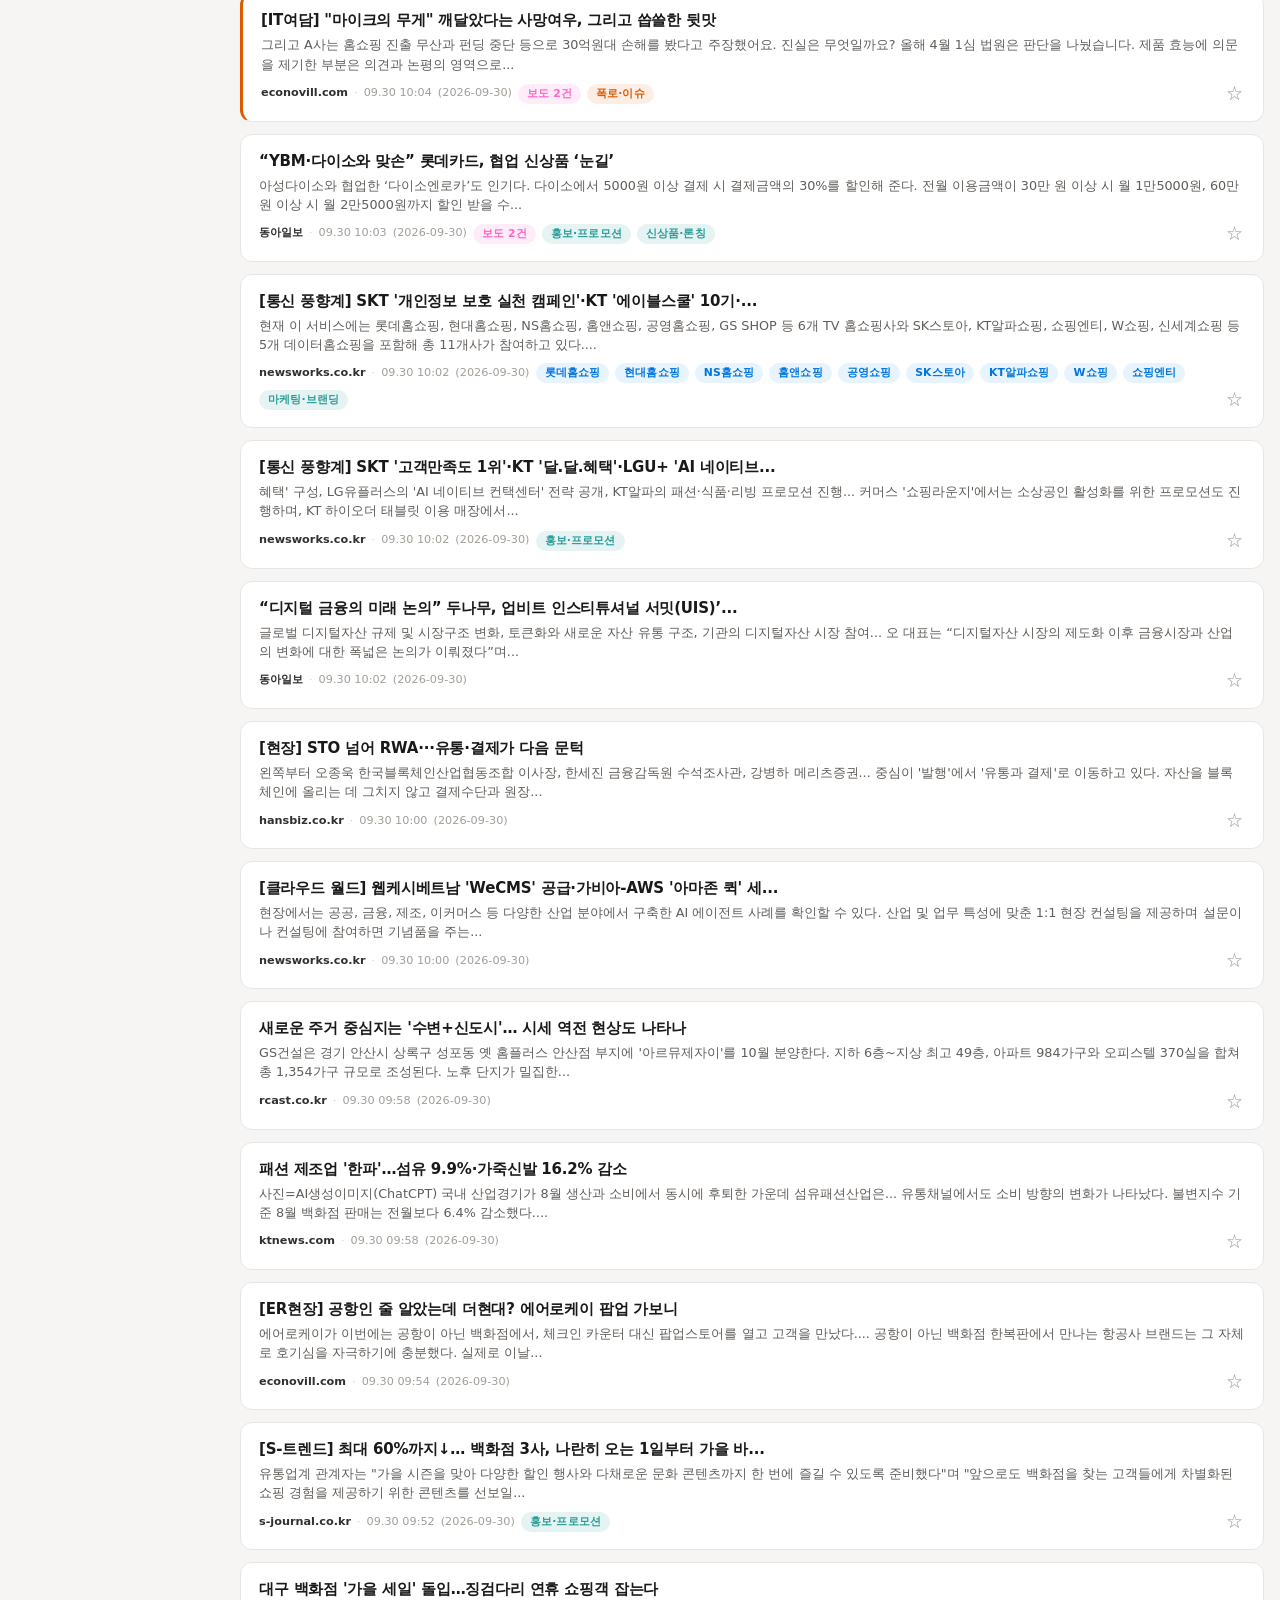
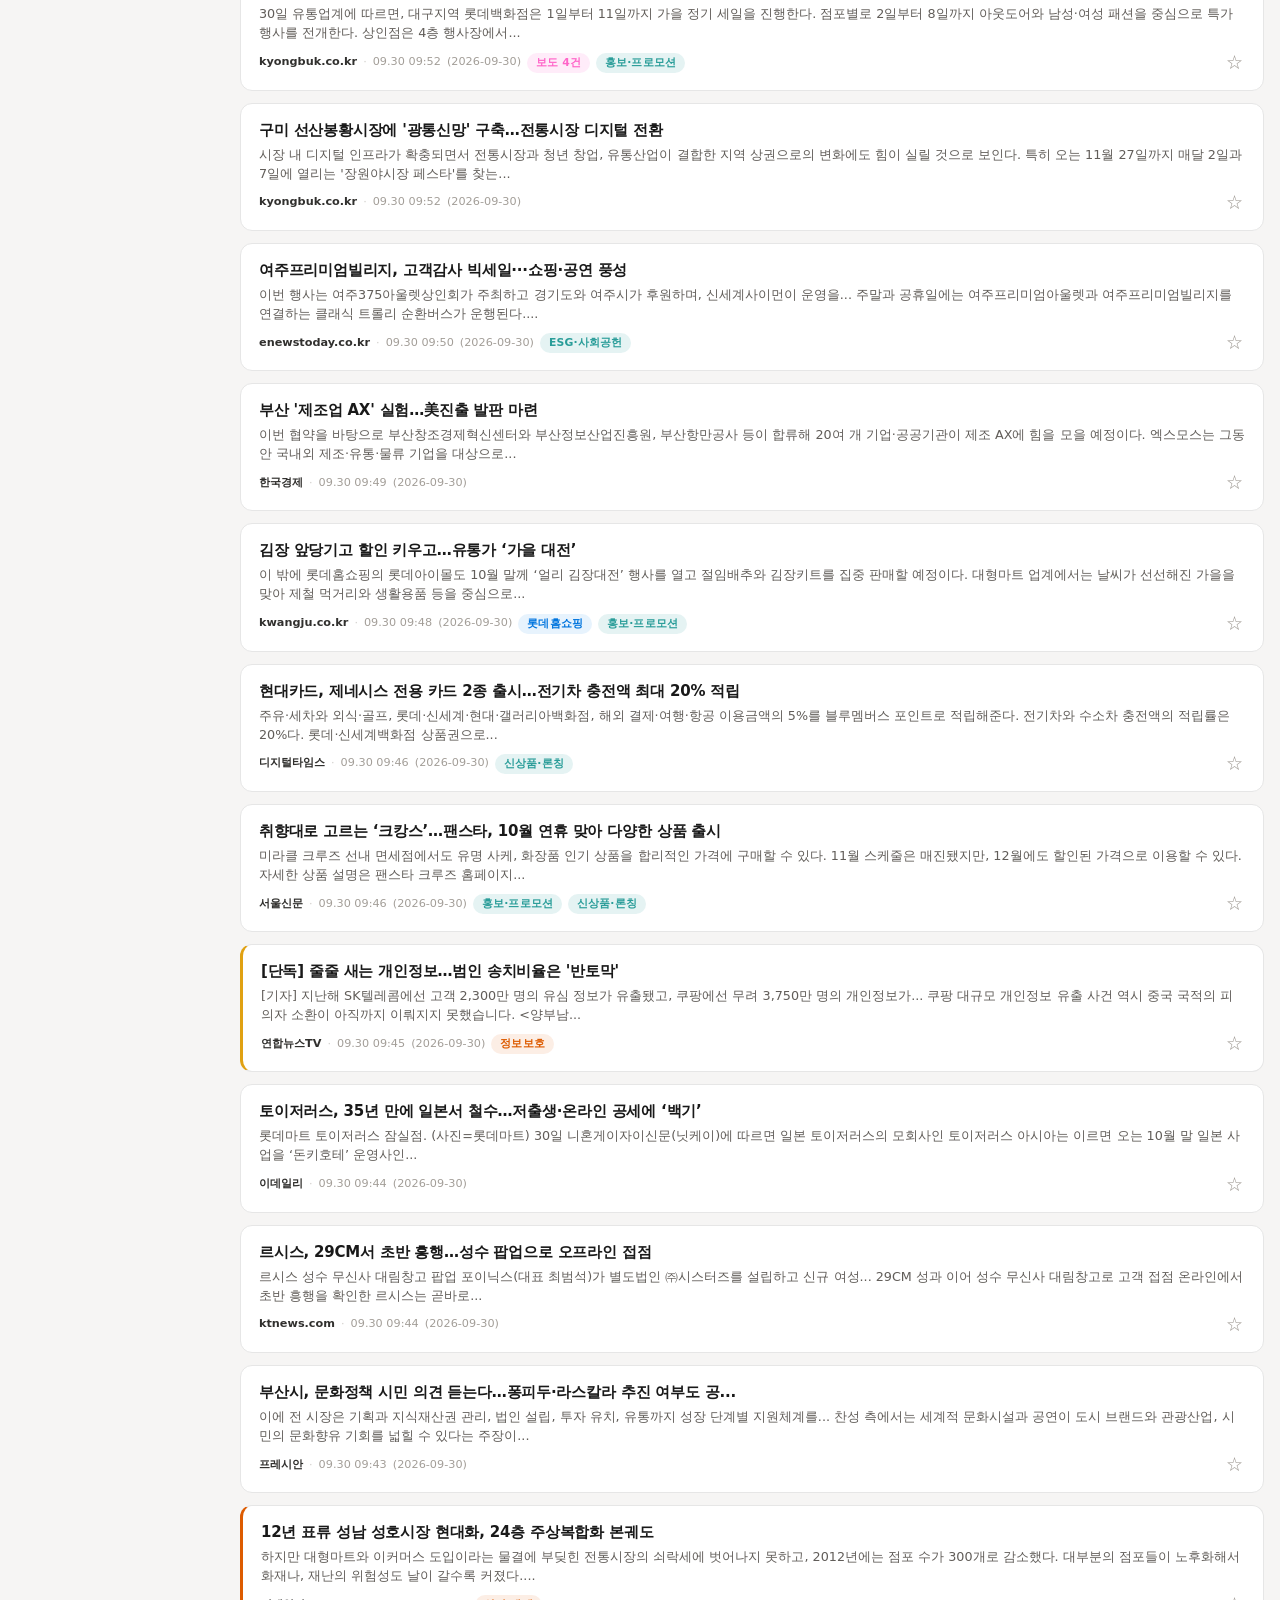
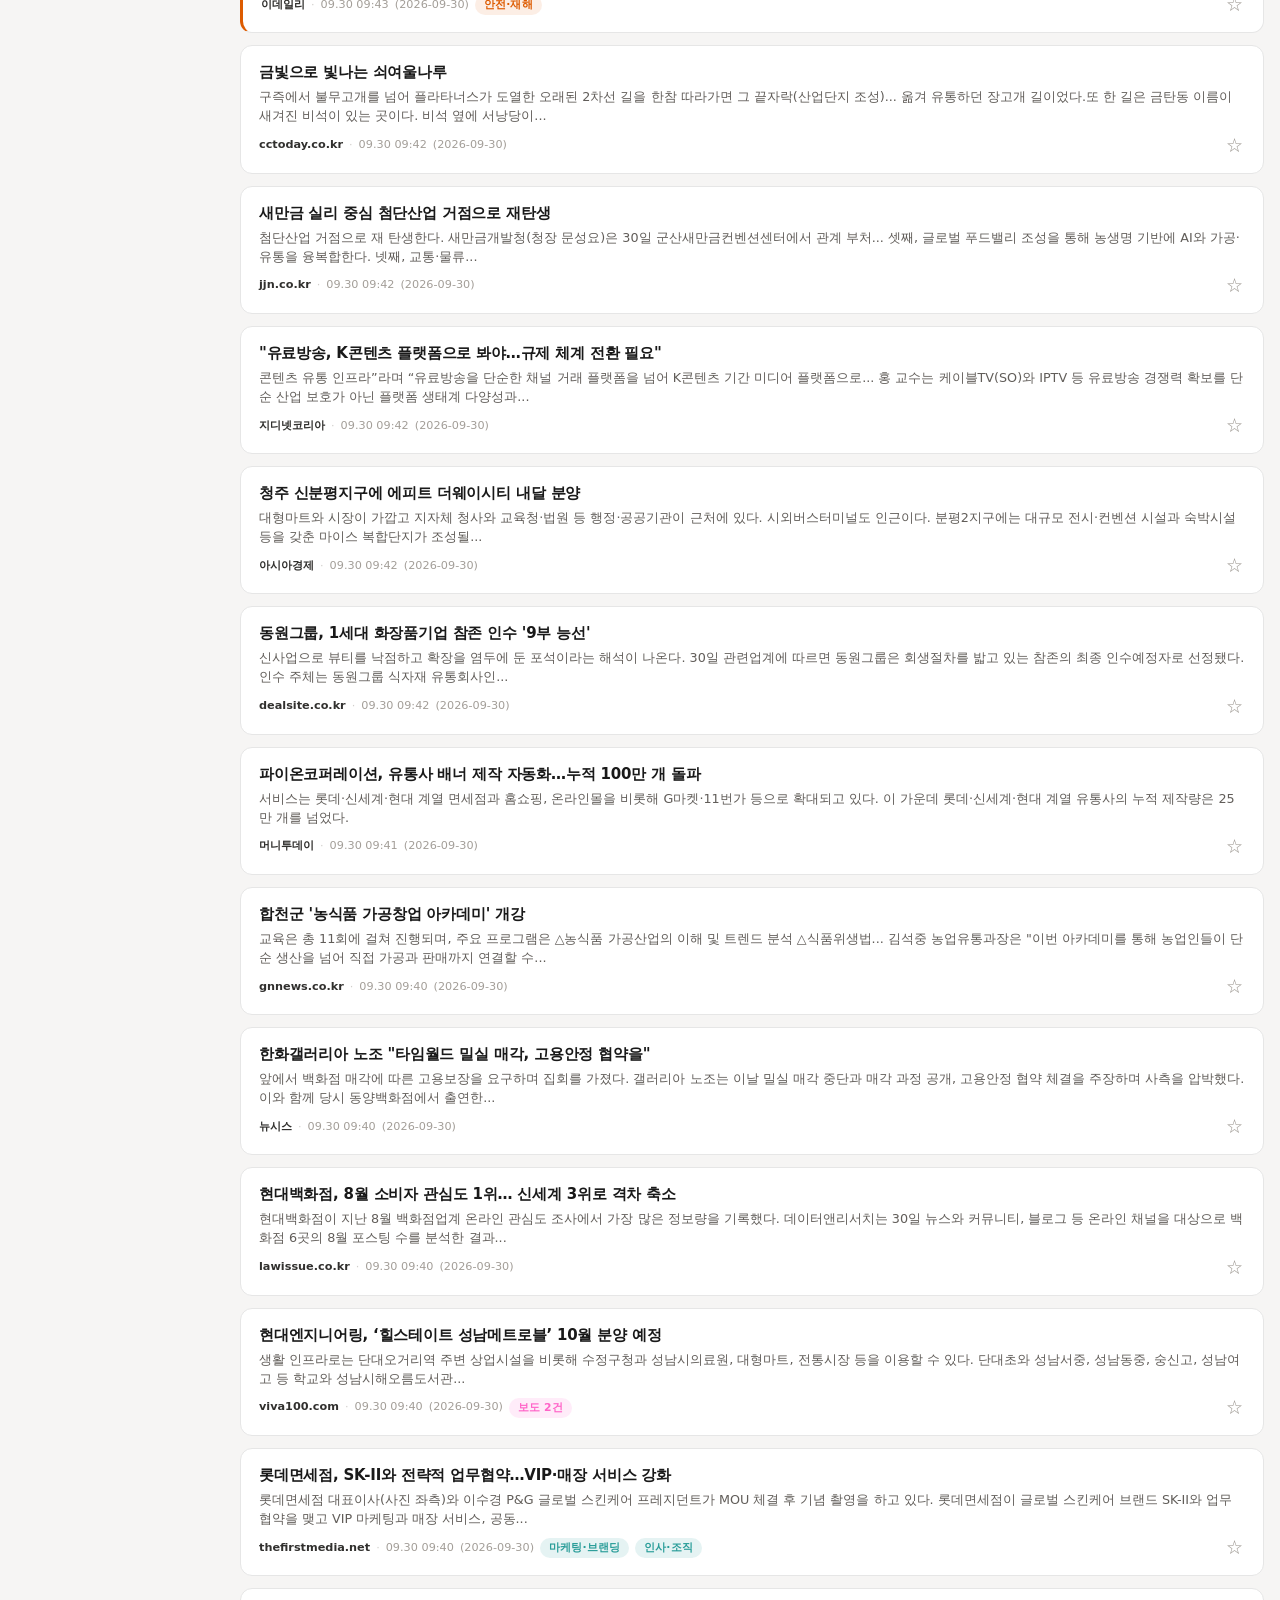
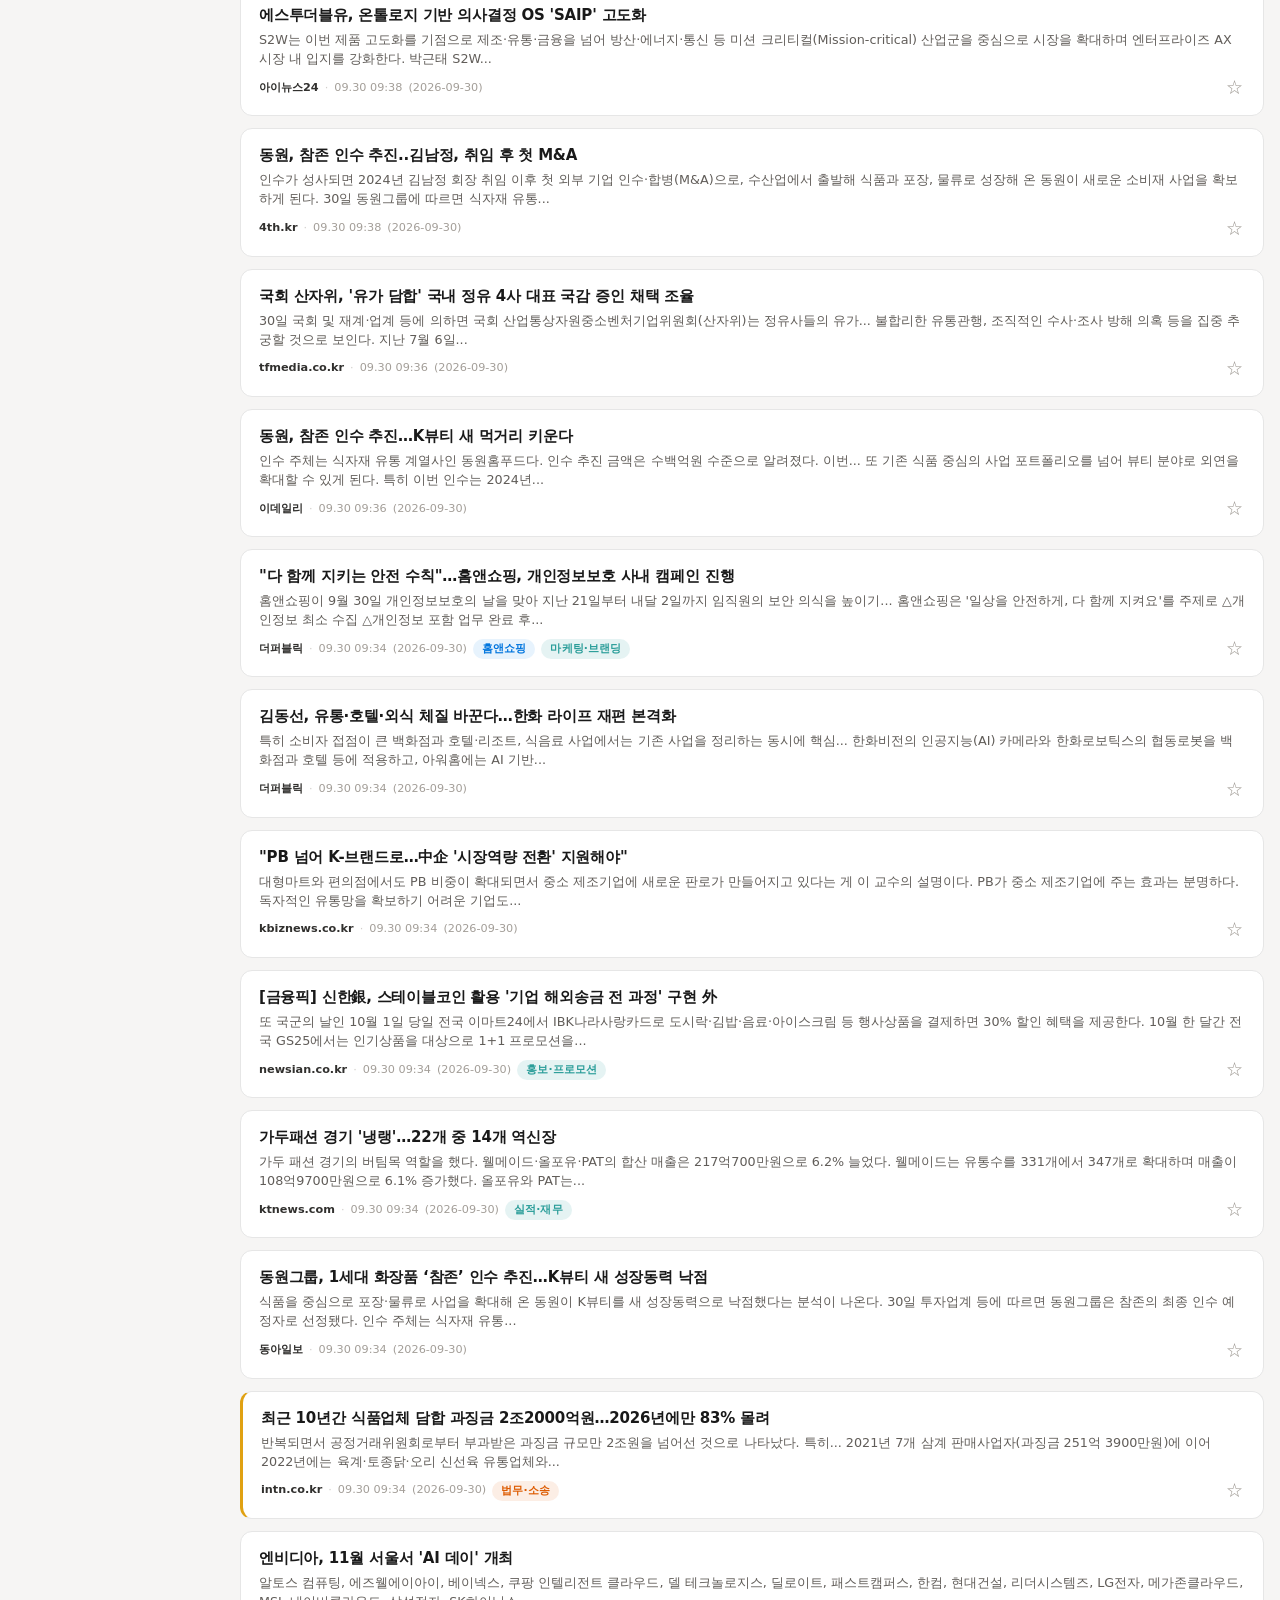
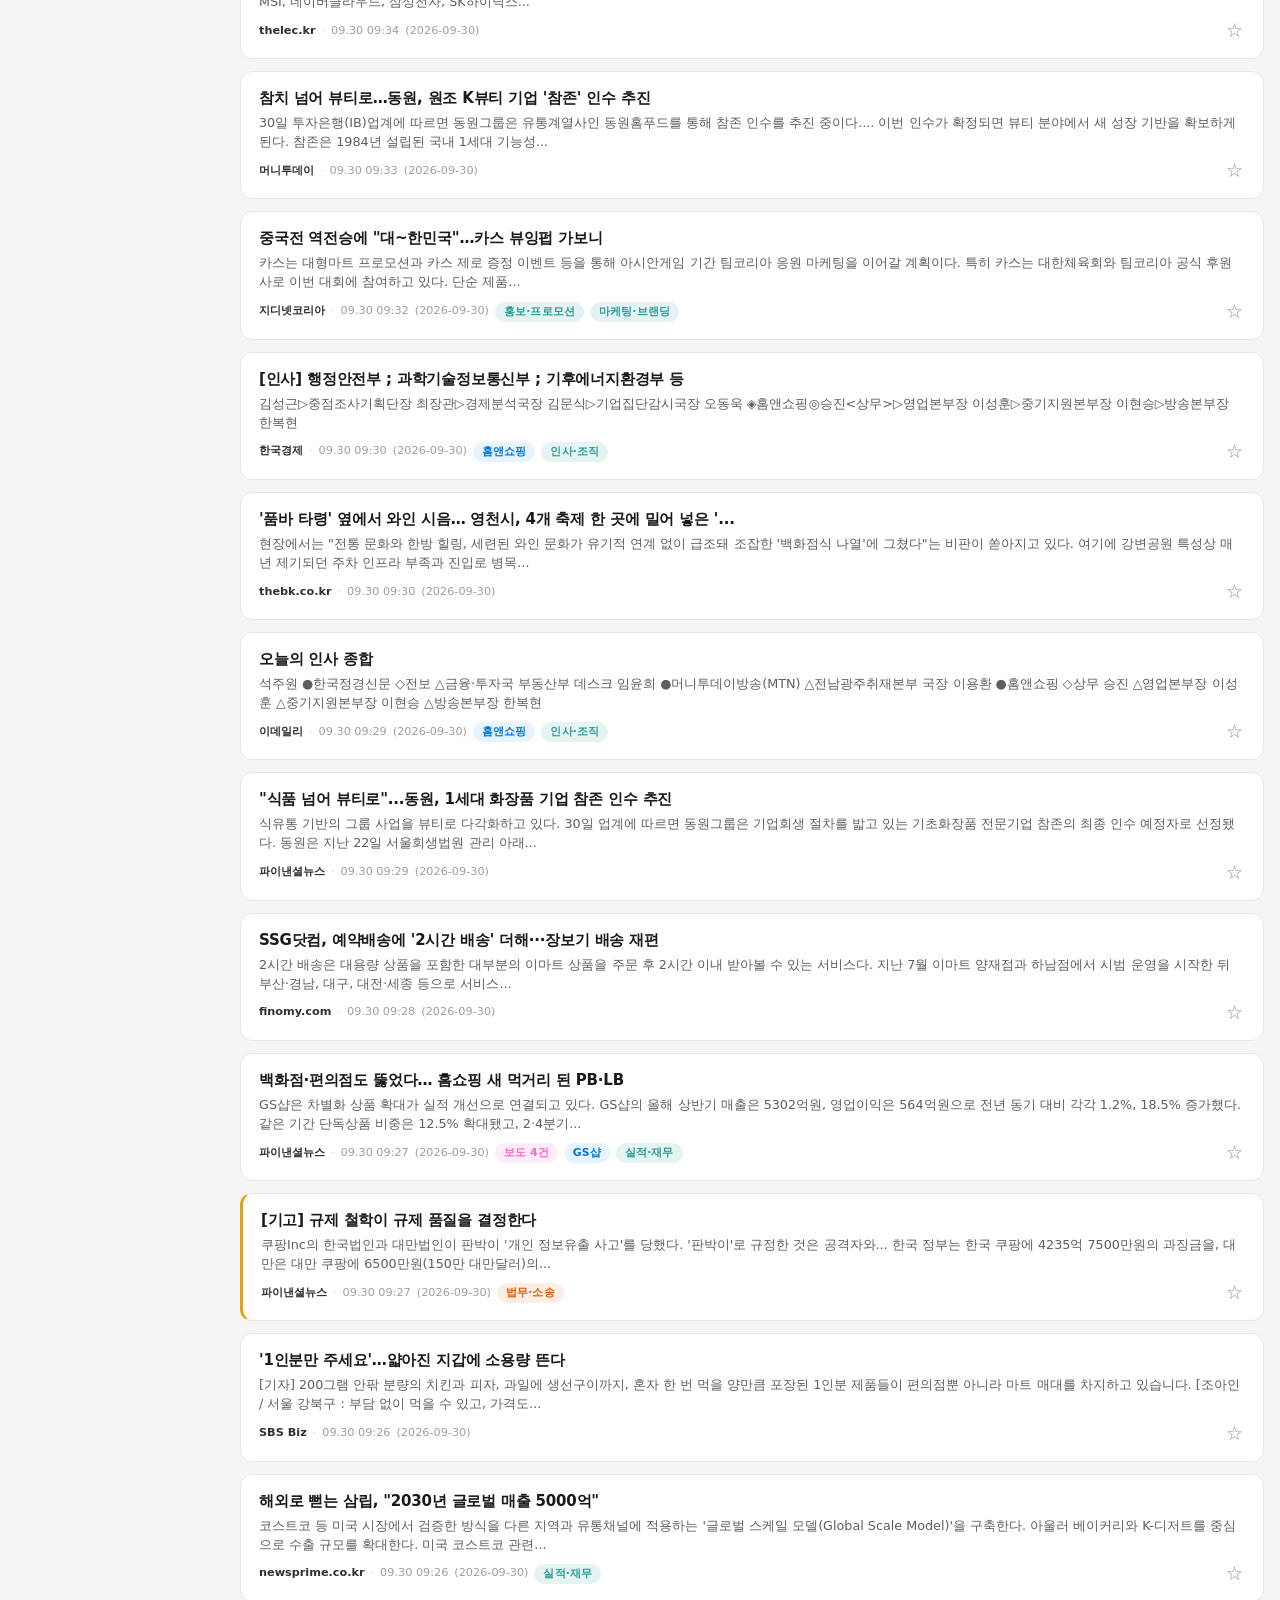
==== commit 764f447a: "feat(homeshopping): hdhs식 회사 슬라이서 + 주요/언급 구분 + 분류 정확도 개선 - 회사 슬라이서를 hdhs 홈쇼핑 탭과 같은 세그먼트형으로 교체   (HD " ====
--- a/index.html
+++ b/index.html
@@ -6,7 +6,7 @@
   <title>hdnews — 유통·홈쇼핑 뉴스 모니터링</title>
   <meta name="description" content="유통 업계와 홈쇼핑 12개사의 뉴스·리스크를 한눈에 모니터링">
   <link rel="icon" type="image/svg+xml" href="assets/news-icon.svg">
-  <link rel="stylesheet" href="assets/style.css?v=15">
+  <link rel="stylesheet" href="assets/style.css?v=16">
 </head>
 <body>
   <div class="layout">
@@ -67,6 +67,6 @@
     </div>
   </div>
 
-  <script src="assets/app.js?v=15"></script>
+  <script src="assets/app.js?v=16"></script>
 </body>
 </html>
--- a/assets/style.css
+++ b/assets/style.css
@@ -211,6 +211,47 @@
   display: inline-block;
 }
 
+/* ================= 세그먼트 슬라이서 (hdhs 홈쇼핑 탭 스타일) ================= */
+.slicer-row {
+  display: flex; flex-wrap: wrap; align-items: center; gap: 8px;
+  margin-bottom: 8px;
+}
+.seg-slicer {
+  display: inline-flex; flex-wrap: wrap; align-items: center; gap: 3px;
+  padding: 4px; border-radius: 10px;
+  background: var(--surface); border: 1px solid var(--hairline);
+}
+.seg-types { display: flex; margin-bottom: 10px; }
+.seg-btn {
+  display: inline-flex; align-items: center; gap: 4px;
+  font-family: inherit; font-size: 0.8rem; font-weight: 600;
+  padding: 6px 11px; border: none; border-radius: 7px;
+  background: none; color: var(--ink-muted); cursor: pointer;
+  white-space: nowrap; transition: background 0.15s, color 0.15s;
+}
+.seg-btn:hover:not(.active) { background: var(--canvas); color: var(--ink); }
+.seg-btn.active { background: var(--ink); color: var(--surface); }
+.seg-btn .cnt { font-size: 0.7rem; font-weight: 500; opacity: 0.65; }
+.seg-btn .risk-dot {
+  width: 6px; height: 6px; border-radius: 50%; background: var(--orange);
+  display: inline-block;
+}
+/* 회사 버튼: 선택 시 hdhs와 같은 회사 고유색 */
+.co-btn { color: var(--co, var(--ink-muted)); }
+.co-btn.active { background: var(--co, var(--ink)); color: #fff; }
+.co-btn.active .risk-dot { background: #fff; }
+.co-btn.empty { opacity: 0.45; }
+/* 다크 테마에선 짙은 회사색 글자가 안 읽혀 미선택 버튼은 기본 색 */
+[data-theme="dark"] .co-btn:not(.active) { color: var(--ink-muted); }
+.seg-btn.risk { color: var(--orange); }
+.seg-btn.risk.active { background: var(--orange); color: #fff; }
+.seg-sep { width: 1px; align-self: stretch; background: var(--hairline); margin: 3px 3px; }
+.seg-scope .seg-btn { font-size: 0.76rem; padding: 6px 10px; }
+@media (max-width: 768px) {
+  .seg-btn { font-size: 0.74rem; padding: 5px 8px; }
+  .seg-btn .cnt { display: none; }
+}
+
 /* ================= 필터 바 ================= */
 .filter-bar {
   display: flex; flex-wrap: wrap; align-items: center; gap: 8px;
@@ -265,6 +306,10 @@
 .meta-chip.risk { background: var(--orange-tint); color: var(--orange); }
 .meta-chip.heat { background: rgba(255, 100, 200, 0.12); color: var(--pink); }
 .meta-chip.cat { background: rgba(42, 157, 153, 0.12); color: var(--teal); }
+.meta-chip.mention {
+  background: transparent; color: var(--ink-faint); font-weight: 500;
+  border: 1px dashed var(--hairline);
+}
 
 /* 필터 바 내 키워드 검색 */
 .bar-search {
@@ -387,6 +432,7 @@
   background: var(--grad-y2k);
 }
 .company-bar-row .risk-mark { color: var(--orange); font-size: 0.75rem; font-weight: 700; }
+.company-bar-row .mention-mark { color: var(--ink-faint); font-size: 0.72rem; }
 
 /* ================= 모달 ================= */
 .modal { position: fixed; inset: 0; z-index: 50; }
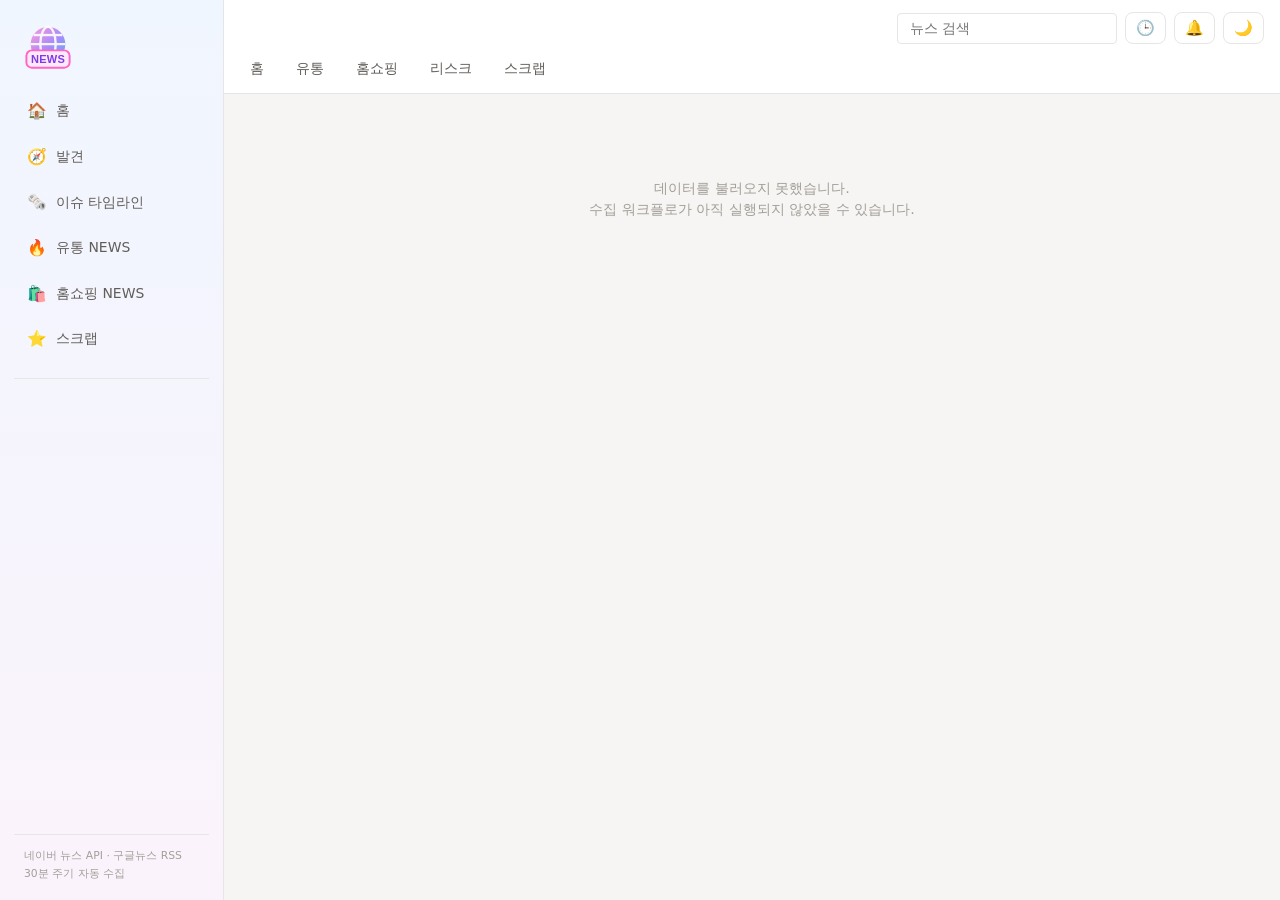
==== commit 2df69244: "feat(web): 모바일 홈·이슈 타임라인·발견 탭·하단 내비 추가 - 홈(#/home, 기본 진입): 바로가기 아이콘 그리드(config/shortcuts.json, N 배지)" ====
--- a/index.html
+++ b/index.html
@@ -2,17 +2,20 @@
 <html lang="ko">
 <head>
   <meta charset="UTF-8">
-  <meta name="viewport" content="width=device-width, initial-scale=1.0">
+  <meta name="viewport" content="width=device-width, initial-scale=1.0, viewport-fit=cover">
   <title>hdnews — 유통·홈쇼핑 뉴스 모니터링</title>
   <meta name="description" content="유통 업계와 홈쇼핑 12개사의 뉴스·리스크를 한눈에 모니터링">
   <link rel="icon" type="image/svg+xml" href="assets/news-icon.svg">
-  <link rel="stylesheet" href="assets/style.css?v=16">
+  <link rel="stylesheet" href="assets/style.css?v=19">
 </head>
 <body>
   <div class="layout">
     <aside class="sidebar">
       <div class="logo-icon"><img src="assets/news-icon.svg" alt="hdnews"></div>
       <nav class="side-nav">
+        <a href="#/home" data-tab="home"><span class="nav-emoji">🏠</span>홈</a>
+        <a href="#/discover" data-tab="discover"><span class="nav-emoji">🧭</span>발견</a>
+        <a href="#/issues" data-tab="issues"><span class="nav-emoji">🗞️</span>이슈 타임라인<span class="alert-dot" hidden></span></a>
         <a href="#/retail" data-tab="retail"><span class="nav-emoji">🔥</span>유통 NEWS</a>
         <a href="#/homeshopping" data-tab="homeshopping"><span class="nav-emoji">🛍️</span>홈쇼핑 NEWS</a>
         <a href="#/scrap" data-tab="scrap"><span class="nav-emoji">⭐</span>스크랩 <span class="scrap-count"></span></a>
@@ -26,19 +29,23 @@
     <div class="content">
       <header class="site-header">
         <div class="header-row">
-          <img class="logo-mobile" src="assets/news-icon.svg" alt="hdnews">
+          <a href="#/home" title="홈"><img class="logo-mobile" src="assets/news-icon.svg" alt="hdnews"></a>
           <span class="updated-at" id="updatedAt"></span>
           <div class="header-actions">
             <div class="search-wrap">
-              <input type="search" id="searchInput" class="search-input" placeholder="키워드 검색 (전체 기사)" autocomplete="off">
+              <input type="search" id="searchInput" class="search-input" placeholder="뉴스 검색" autocomplete="off">
               <button id="searchClear" class="search-clear" title="검색 초기화" hidden>✕</button>
             </div>
+            <button id="recentBtn" class="icon-btn" title="최근 본 기사">🕒</button>
+            <button id="alertBtn" class="icon-btn" title="팔로우한 이슈의 새 기사">🔔<span class="alert-dot" hidden></span></button>
             <button id="themeToggle" class="icon-btn" title="다크/라이트 전환">🌙</button>
           </div>
         </div>
         <nav class="tab-bar" id="tabBar">
-          <a href="#/retail" data-tab="retail">유통 NEWS</a>
-          <a href="#/homeshopping" data-tab="homeshopping">홈쇼핑 NEWS</a>
+          <a href="#/home" data-tab="home">홈</a>
+          <a href="#/retail" data-tab="retail">유통</a>
+          <a href="#/homeshopping" data-tab="homeshopping">홈쇼핑</a>
+          <a href="#/topic/risk" data-tab="risk">리스크</a>
           <a href="#/scrap" data-tab="scrap">스크랩 <span class="scrap-count"></span></a>
         </nav>
       </header>
@@ -52,6 +59,14 @@
       </footer>
     </div>
   </div>
+
+  <nav class="bottom-nav" aria-label="주요 화면">
+    <a href="#/home" data-nav="home"><span class="nav-ico">🏠</span>홈</a>
+    <a href="#/discover" data-nav="discover"><span class="nav-ico">🧭</span>발견</a>
+    <a href="#/issues" data-nav="issues"><span class="nav-ico">🗞️</span>이슈<span class="alert-dot" hidden></span></a>
+    <a href="#/scrap" data-nav="scrap"><span class="nav-ico">⭐</span>스크랩</a>
+    <a href="#/companies" data-nav="companies"><span class="nav-ico">🏢</span>회사</a>
+  </nav>
 
   <div id="modal" class="modal" hidden>
     <div class="modal-backdrop" id="modalBackdrop"></div>
@@ -67,6 +82,7 @@
     </div>
   </div>
 
-  <script src="assets/app.js?v=16"></script>
+  <script src="assets/issues-core.js?v=1"></script>
+  <script src="assets/app.js?v=21"></script>
 </body>
 </html>
--- a/assets/style.css
+++ b/assets/style.css
@@ -252,6 +252,98 @@
   .seg-btn .cnt { display: none; }
 }
 
+/* ================= 회사 대시보드 (한 회사 선택 시) ================= */
+.co-dash {
+  margin: 4px 0 16px; padding: 16px 18px 12px;
+  background: var(--surface); border: 1px solid var(--hairline);
+  border-top: 3px solid var(--co); border-radius: var(--r-lg);
+}
+.co-dash-head { display: flex; align-items: center; gap: 8px; font-size: 1rem; margin-bottom: 12px; }
+.co-dash-tag {
+  background: var(--co); color: #fff; font-weight: 700; font-size: 0.78rem;
+  padding: 2px 8px; border-radius: 6px;
+}
+.co-kpis { display: grid; grid-template-columns: repeat(4, 1fr); gap: 10px; }
+.co-kpi {
+  border: 1px solid var(--hairline); border-radius: var(--r-md);
+  padding: 10px 12px; min-width: 0;
+}
+.co-kpi .label { font-size: 0.74rem; color: var(--ink-muted); font-weight: 600; }
+.co-kpi .num { font-size: 1.5rem; font-weight: 700; letter-spacing: -0.5px; color: var(--ink); line-height: 1.3; }
+.co-kpi .num small { font-size: 0.75rem; font-weight: 500; color: var(--ink-muted); margin-left: 2px; }
+.co-kpi .num.risk { color: var(--orange); }
+.co-kpi .sub { font-size: 0.72rem; color: var(--ink-faint); min-height: 1em; }
+.chip-link { color: var(--primary); cursor: pointer; text-decoration: underline; }
+.spark { display: flex; align-items: flex-end; gap: 3px; height: 30px; margin-top: 6px; }
+.spark-bar {
+  flex: 1; max-width: 16px; background: var(--co); border-radius: 3px 3px 0 0;
+  cursor: default;
+}
+.spark-bar.zero { background: var(--hairline); }
+.co-dash-grid { display: grid; grid-template-columns: 1fr 1fr; gap: 10px; margin-top: 10px; }
+.co-panel { border: 1px solid var(--hairline); border-radius: var(--r-md); padding: 12px 14px; min-width: 0; }
+.co-panel.wide { grid-column: 1 / -1; }
+.co-panel-title { font-size: 0.86rem; font-weight: 700; margin-bottom: 8px; color: var(--ink); }
+.co-panel-note { font-size: 0.7rem; font-weight: 500; color: var(--ink-faint); margin-left: 4px; }
+.co-dash-empty { font-size: 0.8rem; color: var(--ink-faint); padding: 6px 0; }
+.co-dash-foot { font-size: 0.7rem; color: var(--ink-faint); margin-top: 10px; text-align: right; }
+/* 뉴스 ↔ 편성 */
+.nl-list { display: flex; flex-direction: column; }
+.nl-row {
+  display: grid; grid-template-columns: 130px 1fr 1fr; gap: 10px; align-items: start;
+  padding: 8px 0; border-top: 1px solid var(--hairline); font-size: 0.8rem;
+}
+.nl-row:first-child { border-top: none; padding-top: 0; }
+.nl-brand { font-weight: 700; color: var(--ink); display: flex; flex-direction: column; gap: 3px; align-items: flex-start; }
+.nl-badge {
+  font-size: 0.66rem; font-weight: 600; padding: 1px 6px; border-radius: 9999px;
+  background: var(--canvas); color: var(--ink-muted);
+}
+.nl-badge.up { background: var(--co); color: #fff; }
+.nl-news, .nl-air { color: var(--ink-secondary); min-width: 0; line-height: 1.45; }
+.nl-news a:hover, .nl-air a:hover, .pc-list a:hover { color: var(--primary); text-decoration: underline; }
+.nl-meta { display: block; font-size: 0.7rem; color: var(--ink-faint); }
+.nl-bc { font-size: 0.66rem; border: 1px solid var(--hairline); border-radius: 4px; padding: 0 4px; margin-right: 3px; color: var(--ink-muted); }
+/* 랭킹 */
+.rk-list { list-style: none; margin: 0; padding: 0; display: flex; flex-direction: column; gap: 5px; }
+.rk-list li { display: flex; align-items: baseline; gap: 8px; font-size: 0.8rem; }
+.rk-pos { flex-shrink: 0; width: 84px; font-size: 0.7rem; color: var(--ink-muted); font-weight: 600; }
+.rk-name { flex: 1; min-width: 0; overflow: hidden; text-overflow: ellipsis; white-space: nowrap; color: var(--ink-secondary); }
+.rk-news { margin-right: 3px; }
+.rk-price { flex-shrink: 0; font-size: 0.74rem; color: var(--ink-muted); }
+/* 기사를 많이 낸 브랜드 */
+.br-list { list-style: none; margin: 0; padding: 0; display: flex; flex-direction: column; }
+.br-row {
+  display: flex; align-items: center; gap: 8px; font-size: 0.8rem;
+  padding: 6px 6px; margin: 0 -6px; border-radius: 6px; cursor: pointer;
+}
+.br-row:hover, .br-row:focus-visible { background: var(--canvas); outline: none; }
+.br-rank { width: 16px; flex-shrink: 0; font-weight: 700; color: var(--ink-muted); text-align: right; }
+.br-name { flex-shrink: 0; max-width: 40%; font-weight: 700; color: var(--ink); overflow: hidden; text-overflow: ellipsis; white-space: nowrap; }
+.br-air { margin-left: 3px; font-size: 0.72rem; }
+.br-title { flex: 1; min-width: 0; color: var(--ink-faint); font-size: 0.74rem; overflow: hidden; text-overflow: ellipsis; white-space: nowrap; }
+.br-cnt { flex-shrink: 0; font-weight: 700; color: var(--ink-secondary); font-variant-numeric: tabular-nums; }
+.br-cnt small { font-weight: 500; color: var(--ink-faint); }
+/* 카드할인·가격변동 */
+.promo-sub { font-size: 0.74rem; font-weight: 700; color: var(--ink-muted); margin: 2px 0 6px; }
+.promo-days { display: flex; flex-direction: column; gap: 4px; margin-bottom: 10px; }
+.promo-day { display: flex; flex-wrap: wrap; align-items: center; gap: 4px; font-size: 0.76rem; }
+.promo-date { width: 62px; flex-shrink: 0; color: var(--ink-muted); font-weight: 600; }
+.promo-card { background: var(--canvas); border-radius: 4px; padding: 1px 6px; color: var(--ink-secondary); }
+.pc-list { list-style: none; margin: 0; padding: 0; display: flex; flex-direction: column; gap: 5px; font-size: 0.78rem; }
+.pc-list li { color: var(--ink-secondary); }
+.pc-type { font-size: 0.66rem; font-weight: 700; padding: 1px 5px; border-radius: 4px; margin-right: 4px; background: var(--canvas); color: var(--ink-muted); }
+.pc-type.price_drop { color: var(--green); }
+.pc-type.price_raise, .pc-type.sold_out { color: var(--orange); }
+.pc-meta { font-size: 0.7rem; color: var(--ink-faint); margin-left: 4px; }
+@media (max-width: 768px) {
+  .co-dash { padding: 12px; }
+  .co-kpis { grid-template-columns: repeat(2, 1fr); }
+  .co-dash-grid { grid-template-columns: 1fr; }
+  .nl-row { grid-template-columns: 1fr; gap: 4px; }
+  .nl-brand { flex-direction: row; align-items: center; }
+}
+
 /* ================= 필터 바 ================= */
 .filter-bar {
   display: flex; flex-wrap: wrap; align-items: center; gap: 8px;
@@ -476,3 +568,246 @@
   .article-card { padding: 13px 14px; gap: 10px; }
   .modal-box { margin: 4vh 10px 0; max-height: 86vh; }
 }
+
+/* ================= 모바일 개편: 하단 내비 / 홈 / 이슈 타임라인 / 발견 ================= */
+/* 참고 UI: 캐치테이블 홈(아이콘 바로가기·회사 원형 카드), 뉴닉 이슈 타임라인·발견 탭 */
+
+/* 알림 점 (헤더 종 · 하단 '이슈' 탭 · 사이드바) */
+.alert-dot {
+  display: inline-block; width: 7px; height: 7px; border-radius: 50%;
+  background: var(--orange); vertical-align: middle; margin-left: 4px;
+}
+.alert-dot[hidden] { display: none; }
+.icon-btn { position: relative; }
+.icon-btn .alert-dot { position: absolute; top: 3px; right: 3px; margin: 0; }
+
+/* 하단 내비게이션 (모바일) */
+.bottom-nav {
+  position: fixed; left: 0; right: 0; bottom: 0; z-index: 30;
+  display: flex; justify-content: space-around;
+  background: var(--surface); border-top: 1px solid var(--hairline);
+  padding: 6px 4px calc(6px + env(safe-area-inset-bottom));
+}
+.bottom-nav a {
+  position: relative; flex: 1; min-height: 44px;
+  display: flex; flex-direction: column; align-items: center; justify-content: center; gap: 2px;
+  font-size: 0.68rem; color: var(--ink-muted); border-radius: var(--r-md);
+}
+.bottom-nav a .nav-ico { font-size: 1.25rem; line-height: 1; }
+.bottom-nav a:not(.active) .nav-ico { filter: grayscale(1); opacity: 0.75; }
+.bottom-nav a.active { color: var(--ink); font-weight: 700; }
+.bottom-nav .alert-dot { position: absolute; top: 5px; right: calc(50% - 16px); margin: 0; }
+@media (min-width: 901px) { .bottom-nav { display: none; } }
+@media (max-width: 900px) {
+  main { padding-bottom: 84px; }
+  .site-footer { padding-bottom: 96px; }
+}
+
+/* 페이지 머리 */
+.page-head { margin: 4px 0 14px; }
+.page-title {
+  display: flex; align-items: center; gap: 8px;
+  font-size: 1.35rem; font-weight: 800; letter-spacing: -0.4px;
+}
+.beta {
+  font-size: 0.66rem; font-weight: 700; padding: 2px 7px; border-radius: 6px;
+  background: var(--orange-tint); color: var(--orange); letter-spacing: 0;
+}
+.page-sub { font-size: 0.82rem; color: var(--ink-muted); margin-top: 3px; }
+.back-link { display: inline-block; font-size: 0.82rem; color: var(--ink-muted); margin-bottom: 8px; }
+.back-link:hover { color: var(--primary); }
+.section-head { display: flex; align-items: baseline; justify-content: space-between; gap: 8px; margin: 26px 0 4px; }
+.section-head .dash-section-title { margin: 0; }
+.section-sub { font-size: 0.82rem; color: var(--ink-muted); margin-bottom: 10px; }
+.more-link { font-size: 0.82rem; color: var(--ink-muted); white-space: nowrap; }
+.more-link:hover { color: var(--primary); }
+
+/* 홈: 바로가기 그리드 (캐치테이블식 아이콘 + N 배지) */
+.home-title { margin-top: 10px; }
+.home-shortcuts {
+  display: grid; grid-template-columns: repeat(5, 1fr);
+  gap: 16px 6px; margin: 4px 0 10px;
+}
+.sc-item { display: flex; flex-direction: column; align-items: center; gap: 7px; text-align: center; min-width: 0; }
+.sc-icon {
+  position: relative; width: 58px; height: 58px; border-radius: 18px;
+  display: flex; align-items: center; justify-content: center; font-size: 1.7rem;
+  background: var(--surface); border: 1px solid var(--hairline); box-shadow: var(--shadow-1);
+}
+.sc-item:hover .sc-icon { background: var(--grad-ice); }
+.sc-label {
+  font-size: 0.76rem; font-weight: 600; color: var(--ink-secondary);
+  letter-spacing: -0.2px; line-height: 1.2; word-break: keep-all;
+}
+.sc-badge {
+  position: absolute; top: -6px; right: -6px;
+  min-width: 19px; height: 19px; padding: 0 4px; border-radius: 10px;
+  background: #ff4d1f; color: #fff; font-size: 0.64rem; font-weight: 800;
+  display: flex; align-items: center; justify-content: center;
+  border: 2px solid var(--canvas);
+}
+@media (max-width: 359px) { .home-shortcuts { grid-template-columns: repeat(4, 1fr); } }
+@media (min-width: 769px) { .home-shortcuts { grid-template-columns: repeat(6, 1fr); } }
+
+/* 홈: 회사 선택 (원형 카드 + 인기/주의 배지) */
+.home-row-head { display: flex; align-items: center; justify-content: space-between; gap: 8px; }
+.home-row-head .dash-section-title { margin: 30px 0 12px; }
+.my-co-btn {
+  margin-top: 18px; padding: 6px 12px; border-radius: 9999px; white-space: nowrap;
+  border: 1px solid var(--hairline); background: var(--orange-tint); color: var(--orange);
+  font-weight: 700; font-size: 0.8rem; cursor: pointer; font-family: inherit;
+}
+.my-co-btn:hover { border-color: var(--orange); }
+.co-scroll { display: flex; gap: 14px; overflow-x: auto; padding: 6px 2px 12px; scrollbar-width: none; }
+.co-scroll::-webkit-scrollbar { display: none; }
+.co-circle-item { flex-shrink: 0; width: 72px; display: flex; flex-direction: column; align-items: center; gap: 8px; }
+.co-circle {
+  position: relative; width: 66px; height: 66px; border-radius: 50%;
+  border: 3px solid var(--co); color: var(--co); background: var(--surface);
+  display: flex; align-items: center; justify-content: center;
+  font-weight: 800; font-size: 0.95rem; letter-spacing: -0.3px; box-shadow: var(--shadow-1);
+}
+[data-theme="dark"] .co-circle { color: var(--ink); }
+.co-circle-item.mine .co-circle { background: var(--co); color: #fff; }
+.co-circle-item:hover .co-circle { box-shadow: var(--shadow-2); }
+.co-badge {
+  position: absolute; bottom: -9px; left: 50%; transform: translateX(-50%);
+  font-size: 0.62rem; font-weight: 800; padding: 1px 7px; border-radius: 9999px;
+  color: #fff; white-space: nowrap; border: 2px solid var(--canvas);
+}
+.co-badge.hot { background: var(--primary); }
+.co-badge.risk { background: var(--orange); }
+.co-circle-name {
+  font-size: 0.72rem; color: var(--ink-secondary); max-width: 72px;
+  white-space: nowrap; overflow: hidden; text-overflow: ellipsis;
+}
+
+/* 홈: 내 회사 오늘 요약 */
+.my-co {
+  margin: 6px 0 8px; padding: 12px 14px;
+  background: var(--surface); border: 1px solid var(--hairline);
+  border-left: 4px solid var(--co); border-radius: var(--r-lg);
+}
+.my-co-head { display: flex; align-items: center; gap: 8px; font-size: 0.95rem; }
+.my-co-head .spacer { flex: 1; }
+.my-co-range { font-size: 0.78rem; color: var(--ink-muted); font-weight: 500; }
+.my-co-stats { display: flex; align-items: baseline; gap: 14px; margin-top: 8px; font-size: 0.78rem; color: var(--ink-muted); }
+.my-co-stats b { color: var(--ink); font-size: 1.05rem; margin-right: 3px; }
+.my-co-stats b.risk { color: var(--orange); }
+.my-co-stats .more-link { margin-left: auto; }
+.my-co-list { list-style: none; margin: 8px 0 0; padding: 0; display: flex; flex-direction: column; gap: 4px; font-size: 0.82rem; }
+.my-co-list a:hover { color: var(--primary); }
+.my-co-list .rel { font-size: 0.72rem; color: var(--ink-faint); }
+.link-btn { background: none; border: none; color: var(--primary); font-size: 0.78rem; cursor: pointer; font-family: inherit; }
+
+/* 이슈 타임라인 목록 (뉴닉식: 제목 · NEW · "N개의 기사를 압축했어요 · n분 전" · 종) */
+.issue-list {
+  display: flex; flex-direction: column;
+  background: var(--surface); border: 1px solid var(--hairline);
+  border-radius: var(--r-lg); overflow: hidden;
+}
+.issue-row { display: flex; align-items: center; gap: 10px; padding: 14px 14px; border-bottom: 1px solid var(--hairline); }
+.issue-row:last-child { border-bottom: none; }
+.issue-row:hover { background: var(--grad-y2k-soft); }
+.issue-main { flex: 1; min-width: 0; }
+.issue-title {
+  display: flex; align-items: center; flex-wrap: wrap; gap: 6px;
+  font-size: 1rem; font-weight: 700; letter-spacing: -0.3px; line-height: 1.35;
+}
+.issue-title .hot-risk-dot { margin-right: 0; }
+.issue-meta { font-size: 0.78rem; color: var(--ink-muted); margin-top: 3px; }
+.new-badge {
+  font-size: 0.62rem; font-weight: 800; padding: 2px 6px; border-radius: 5px;
+  background: var(--orange-tint); color: var(--orange); letter-spacing: 0.3px;
+}
+.new-badge.ended { background: var(--canvas); color: var(--ink-faint); }
+.issue-row.ended .issue-title { color: var(--ink-faint); }
+.follow-btn {
+  flex-shrink: 0; width: 40px; height: 40px; border-radius: 50%;
+  border: 1px solid var(--hairline); background: var(--surface); color: var(--ink-faint);
+  cursor: pointer; display: flex; align-items: center; justify-content: center;
+}
+.follow-btn svg, .follow-pill svg { width: 20px; height: 20px; }
+.follow-btn:hover { color: var(--ink); border-color: var(--ink-faint); }
+.follow-btn.on { color: var(--orange); border-color: var(--orange); background: var(--orange-tint); }
+.follow-btn.on svg { fill: var(--orange); }
+
+/* 이슈 상세 */
+.issue-head { background: var(--surface); border: 1px solid var(--hairline); border-radius: var(--r-lg); padding: 16px 18px; }
+.issue-head h1 { font-size: 1.3rem; font-weight: 800; letter-spacing: -0.4px; line-height: 1.3; }
+.issue-head-meta { display: flex; flex-wrap: wrap; align-items: center; gap: 6px; font-size: 0.8rem; color: var(--ink-muted); margin-top: 8px; }
+.issue-summary { margin-top: 10px; font-size: 0.9rem; color: var(--ink-secondary); line-height: 1.55; }
+.issue-head-actions { display: flex; flex-wrap: wrap; align-items: center; gap: 10px; margin-top: 12px; }
+.follow-pill {
+  display: inline-flex; align-items: center; gap: 6px;
+  padding: 7px 14px; border-radius: 9999px; cursor: pointer;
+  border: 1px solid var(--hairline); background: var(--surface); color: var(--ink-secondary);
+  font-weight: 700; font-size: 0.82rem; font-family: inherit;
+}
+.follow-pill.on { background: var(--orange); border-color: var(--orange); color: #fff; }
+.follow-pill.on svg { fill: #fff; }
+.timeline { position: relative; margin-top: 16px; padding-left: 14px; }
+.timeline::before { content: ""; position: absolute; left: 4px; top: 6px; bottom: 6px; width: 2px; background: var(--hairline); }
+.tl-date { position: relative; font-size: 0.78rem; font-weight: 800; color: var(--ink-muted); margin: 18px 0 8px; }
+.tl-date:first-child { margin-top: 0; }
+.tl-date::before {
+  content: ""; position: absolute; left: -14px; top: 5px; width: 10px; height: 10px;
+  border-radius: 50%; background: var(--ink-faint); border: 2px solid var(--canvas);
+}
+.tl-item {
+  display: flex; gap: 10px; margin: 0 0 8px 6px; padding: 10px 12px;
+  background: var(--surface); border: 1px solid var(--hairline); border-radius: var(--r-md);
+}
+.tl-item.risk-3 { border-left: 3px solid var(--risk-high); }
+.tl-item.risk-2 { border-left: 3px solid var(--risk-mid); }
+.tl-item.risk-1 { border-left: 3px solid var(--risk-low); }
+.tl-time { flex-shrink: 0; width: 42px; padding-top: 2px; font-size: 0.78rem; font-weight: 700; color: var(--ink-muted); font-variant-numeric: tabular-nums; }
+.tl-body { flex: 1; min-width: 0; }
+.tl-title { font-size: 0.92rem; font-weight: 600; line-height: 1.4; }
+.tl-title:hover { color: var(--primary); }
+.tl-meta { display: flex; align-items: center; flex-wrap: wrap; gap: 6px; margin-top: 4px; font-size: 0.74rem; color: var(--ink-faint); }
+.tl-meta .press { font-weight: 600; color: var(--ink-secondary); }
+.tl-meta .bookmark-btn { margin-left: auto; font-size: 1rem; }
+
+/* 발견: 이슈 칩 / 회사 카드 */
+.issue-chips { display: flex; flex-wrap: wrap; gap: 8px; }
+.issue-chip {
+  display: inline-flex; align-items: center; gap: 6px; max-width: 100%;
+  padding: 9px 14px; border-radius: 9999px;
+  border: 1px solid var(--hairline); background: var(--surface);
+  font-weight: 700; font-size: 0.9rem; color: var(--ink);
+}
+.issue-chip .t { overflow: hidden; text-overflow: ellipsis; white-space: nowrap; max-width: 230px; }
+.issue-chip .n { color: #ff4d1f; font-weight: 900; font-size: 0.8rem; }
+.issue-chip:hover { border-color: var(--ink-faint); box-shadow: var(--shadow-1); }
+.co-cards { display: flex; gap: 10px; overflow-x: auto; padding: 2px 2px 10px; scrollbar-width: none; }
+.co-cards::-webkit-scrollbar { display: none; }
+.co-card {
+  flex-shrink: 0; width: 150px; padding: 12px;
+  background: var(--surface); border: 1px solid var(--hairline);
+  border-top: 3px solid var(--co); border-radius: var(--r-lg);
+}
+.co-card:hover { box-shadow: var(--shadow-1); }
+.co-card .co-dash-tag { display: inline-block; margin-bottom: 6px; }
+.co-card .name { display: block; font-weight: 700; font-size: 0.9rem; margin-bottom: 6px; }
+.co-card .stats { font-size: 0.76rem; color: var(--ink-muted); line-height: 1.5; }
+.co-card .stats b { color: var(--ink); }
+.co-card .stats .risk { color: var(--orange); font-weight: 600; }
+.co-grid { display: grid; grid-template-columns: repeat(auto-fill, minmax(160px, 1fr)); gap: 10px; }
+.co-grid .co-card { width: auto; }
+
+/* 내 회사 선택 모달 */
+.pick-grid { display: grid; grid-template-columns: repeat(3, 1fr); gap: 8px; }
+.pick-co {
+  padding: 12px 8px; border: 1px solid var(--hairline); border-radius: var(--r-md);
+  background: var(--surface); color: var(--co); font-weight: 800; cursor: pointer; font-family: inherit;
+}
+[data-theme="dark"] .pick-co:not(.on) { color: var(--ink); }
+.pick-co.on { background: var(--co); color: #fff; }
+.pick-co small { display: block; margin-top: 2px; font-size: 0.72rem; font-weight: 500; color: var(--ink-muted); }
+.pick-co.on small { color: rgba(255, 255, 255, 0.85); }
+.pick-clear {
+  width: 100%; margin-top: 10px; padding: 10px; cursor: pointer;
+  border: 1px dashed var(--hairline); border-radius: var(--r-md); background: none;
+  color: var(--ink-muted); font-family: inherit;
+}
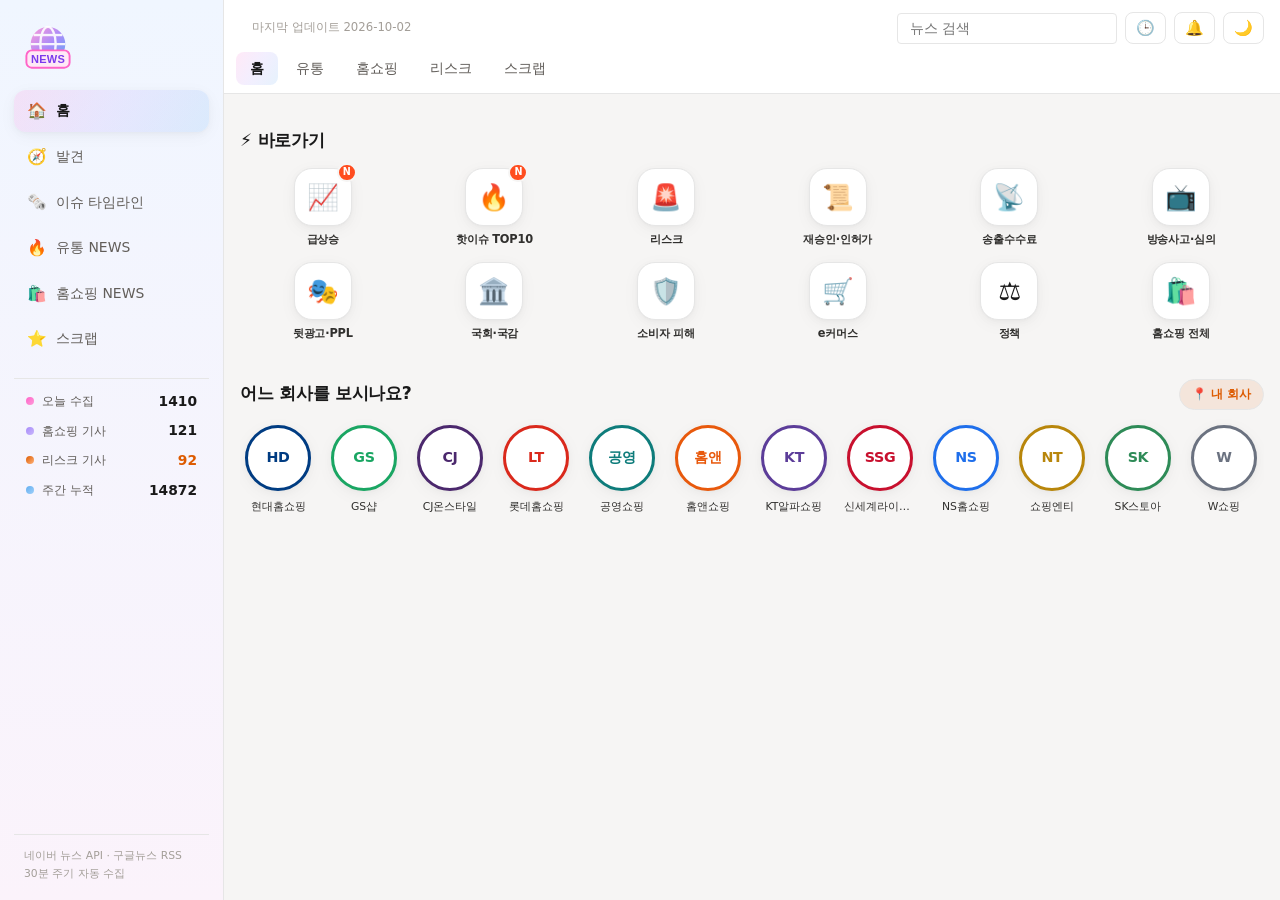
==== commit 5d3f7a9f: "fix(collector): 연예 기사·인사/모음 태그 기사 정제, 리스크 분류는 유통 맥락이 있을 때만 - 리스크(폭로·이슈 등) 분류를 제목에 홈쇼핑사·유통기업·탭 키워드가 있" ====
--- a/index.html
+++ b/index.html
@@ -83,6 +83,6 @@
   </div>
 
   <script src="assets/issues-core.js?v=1"></script>
-  <script src="assets/app.js?v=21"></script>
+  <script src="assets/app.js?v=22"></script>
 </body>
 </html>
